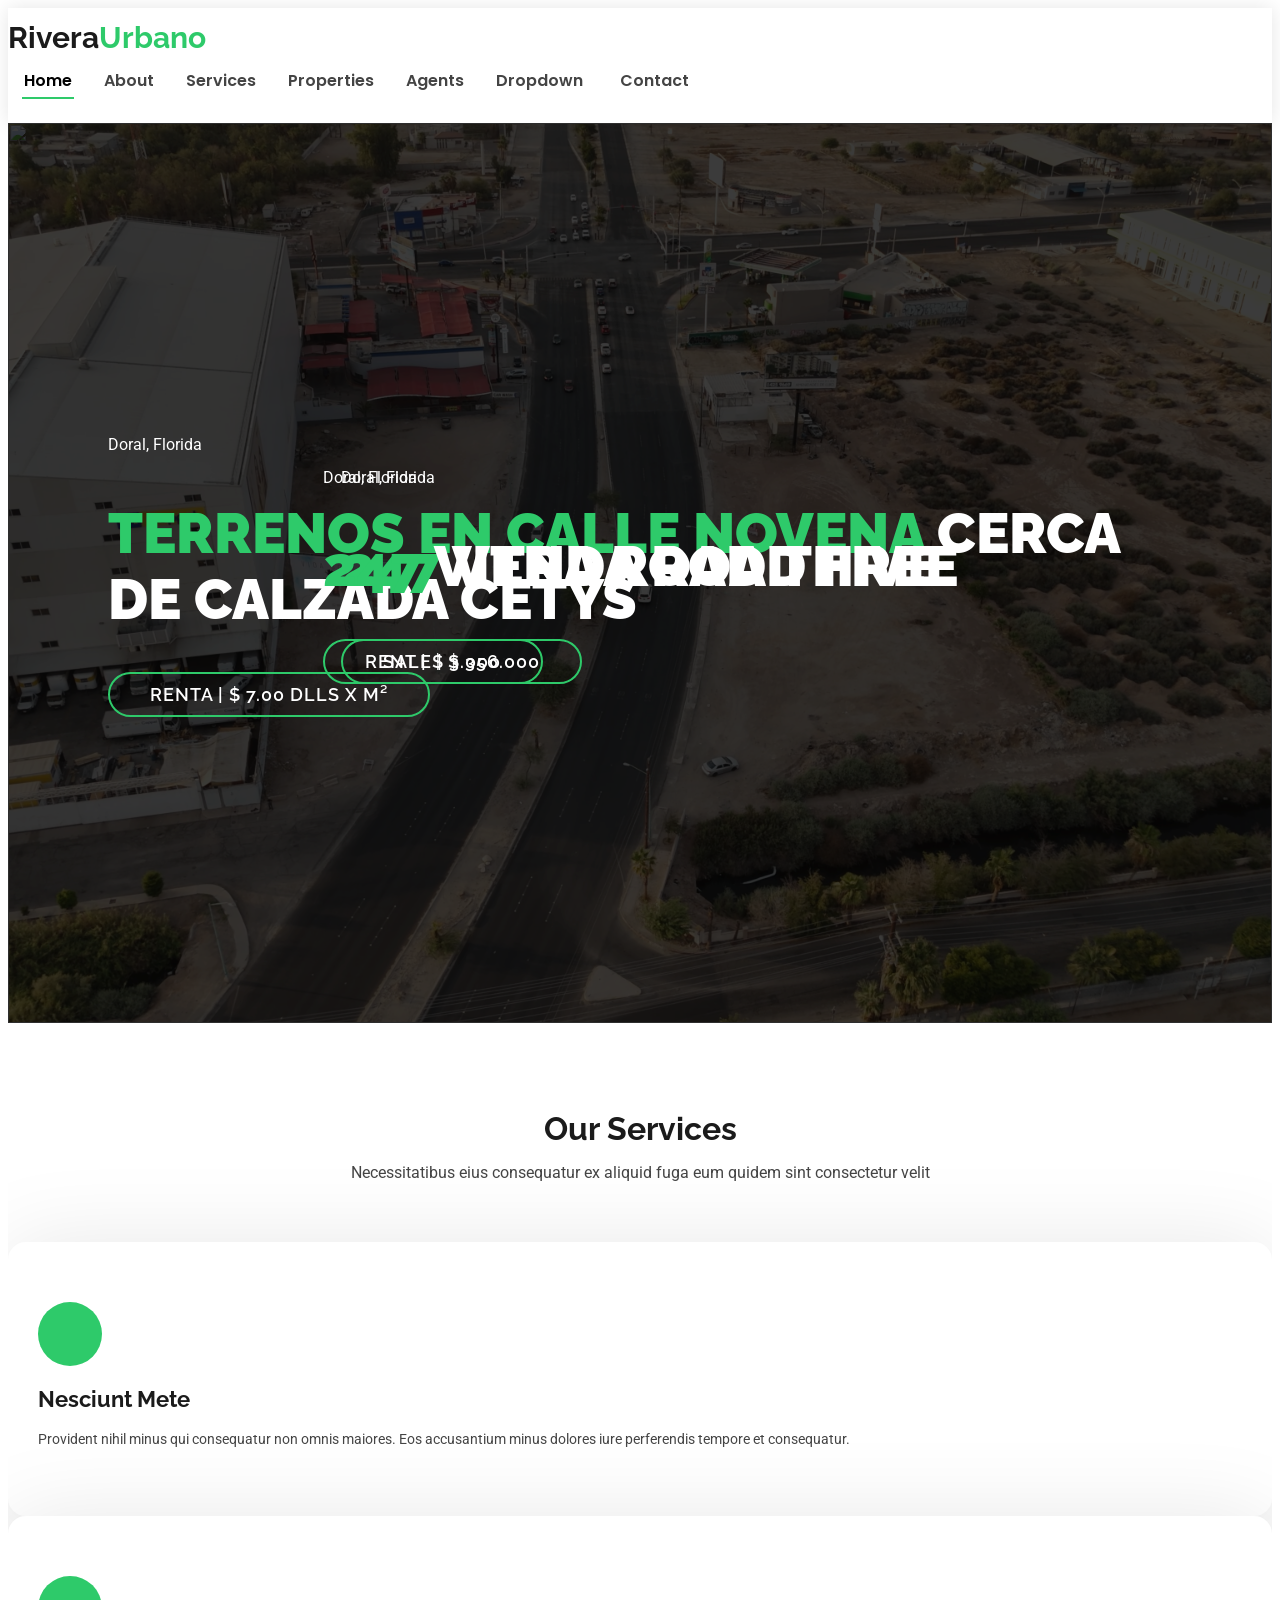
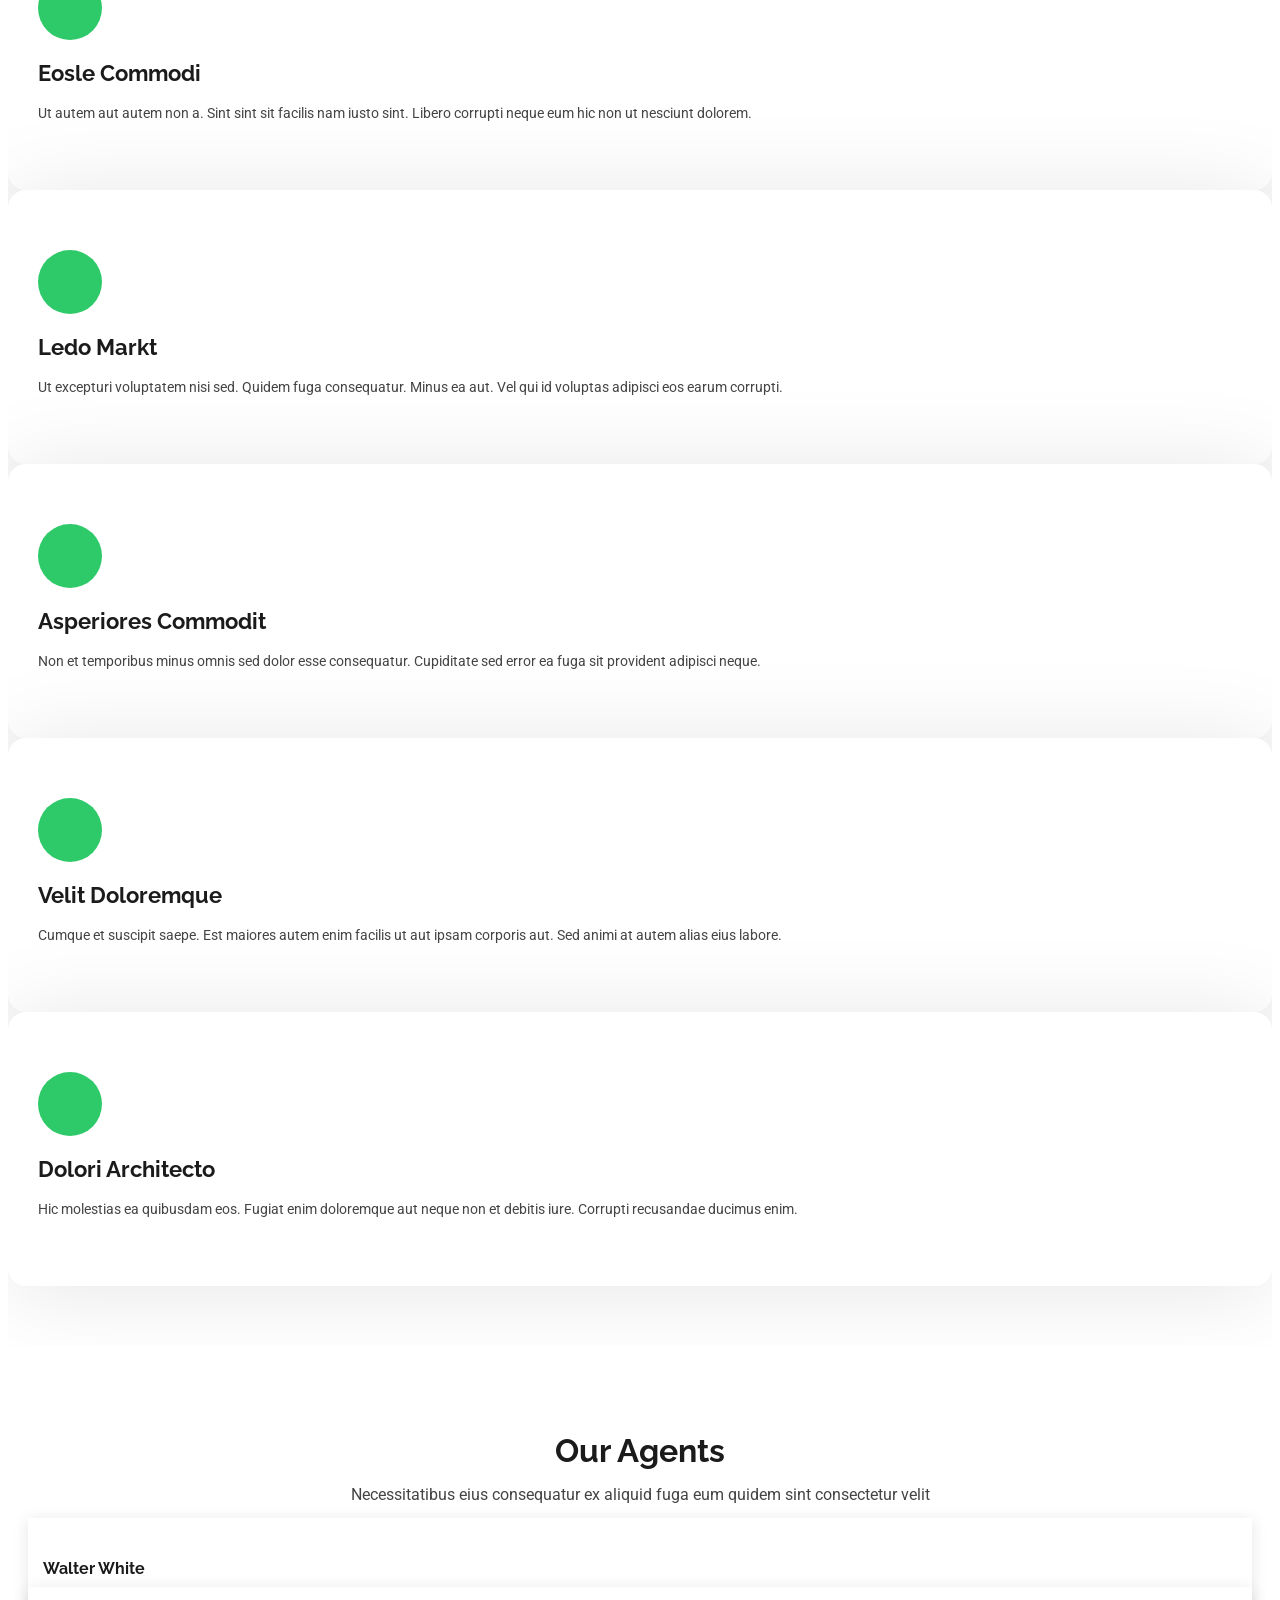
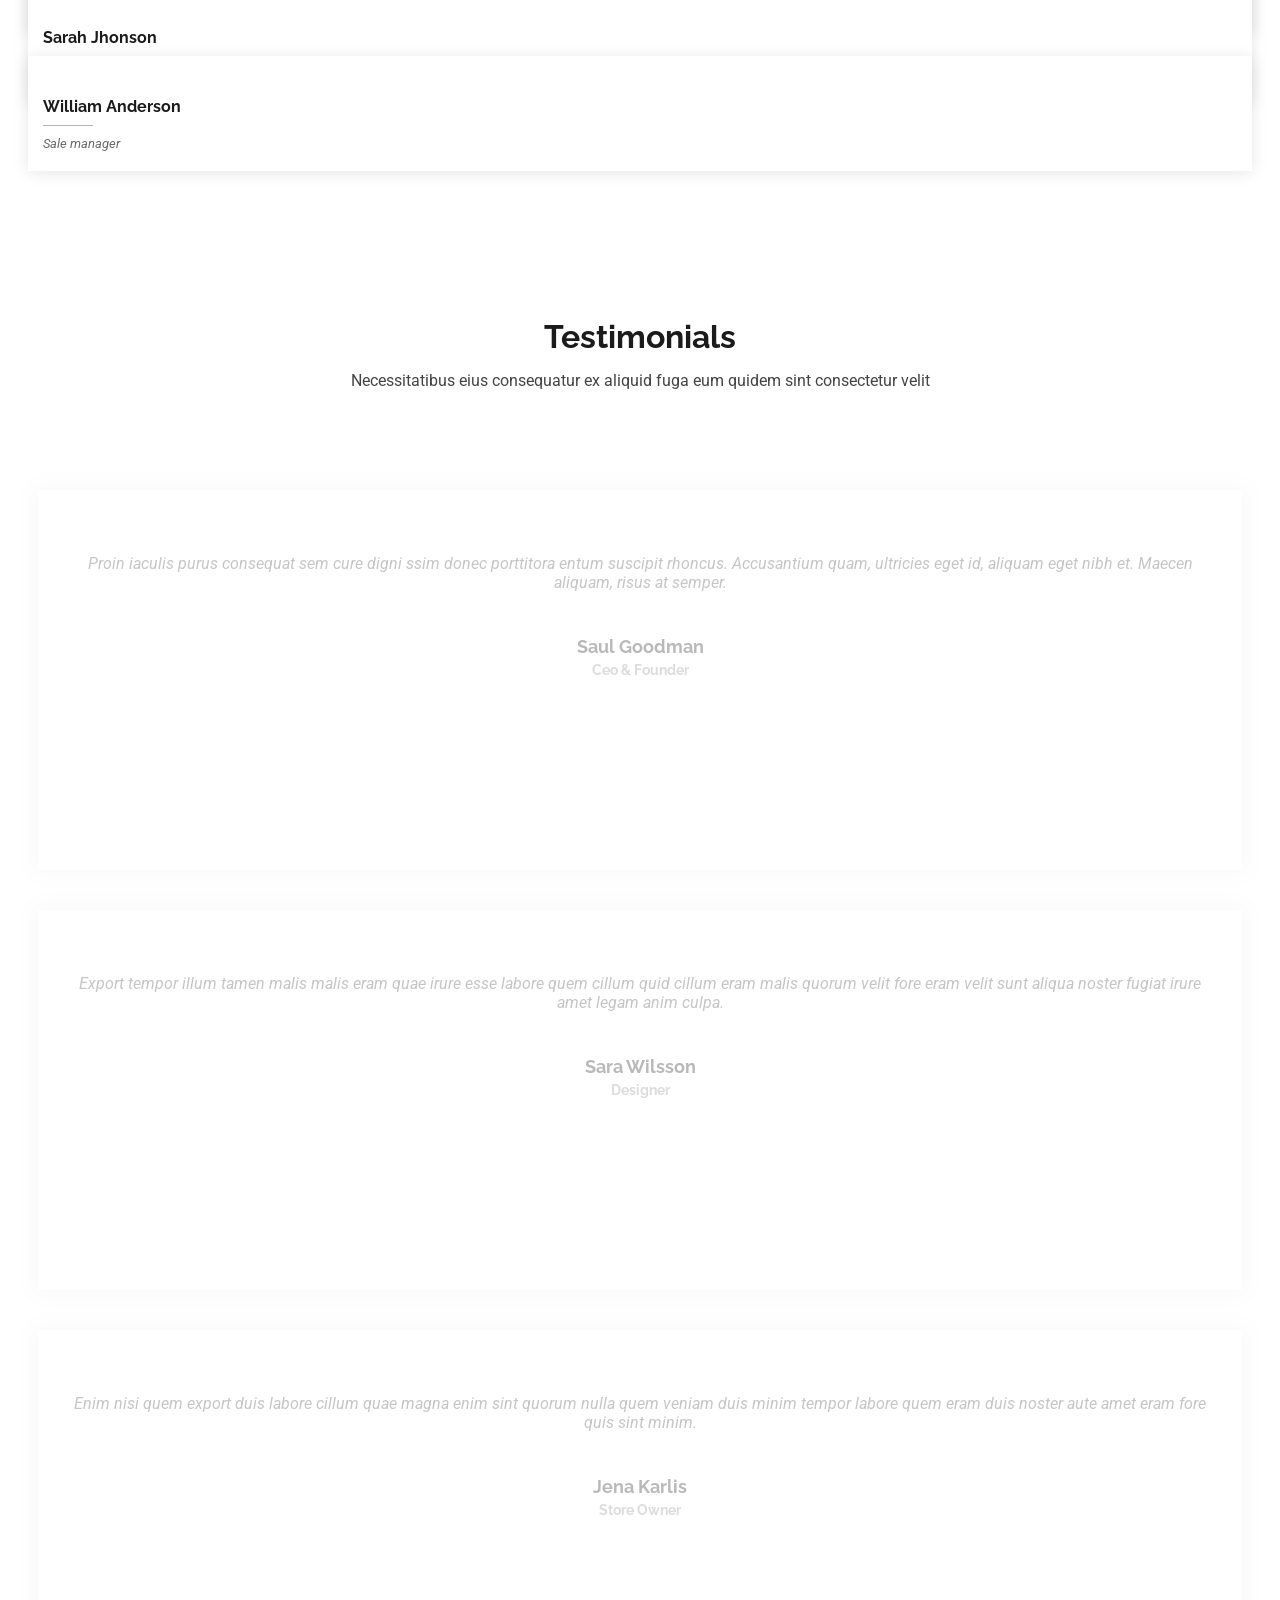
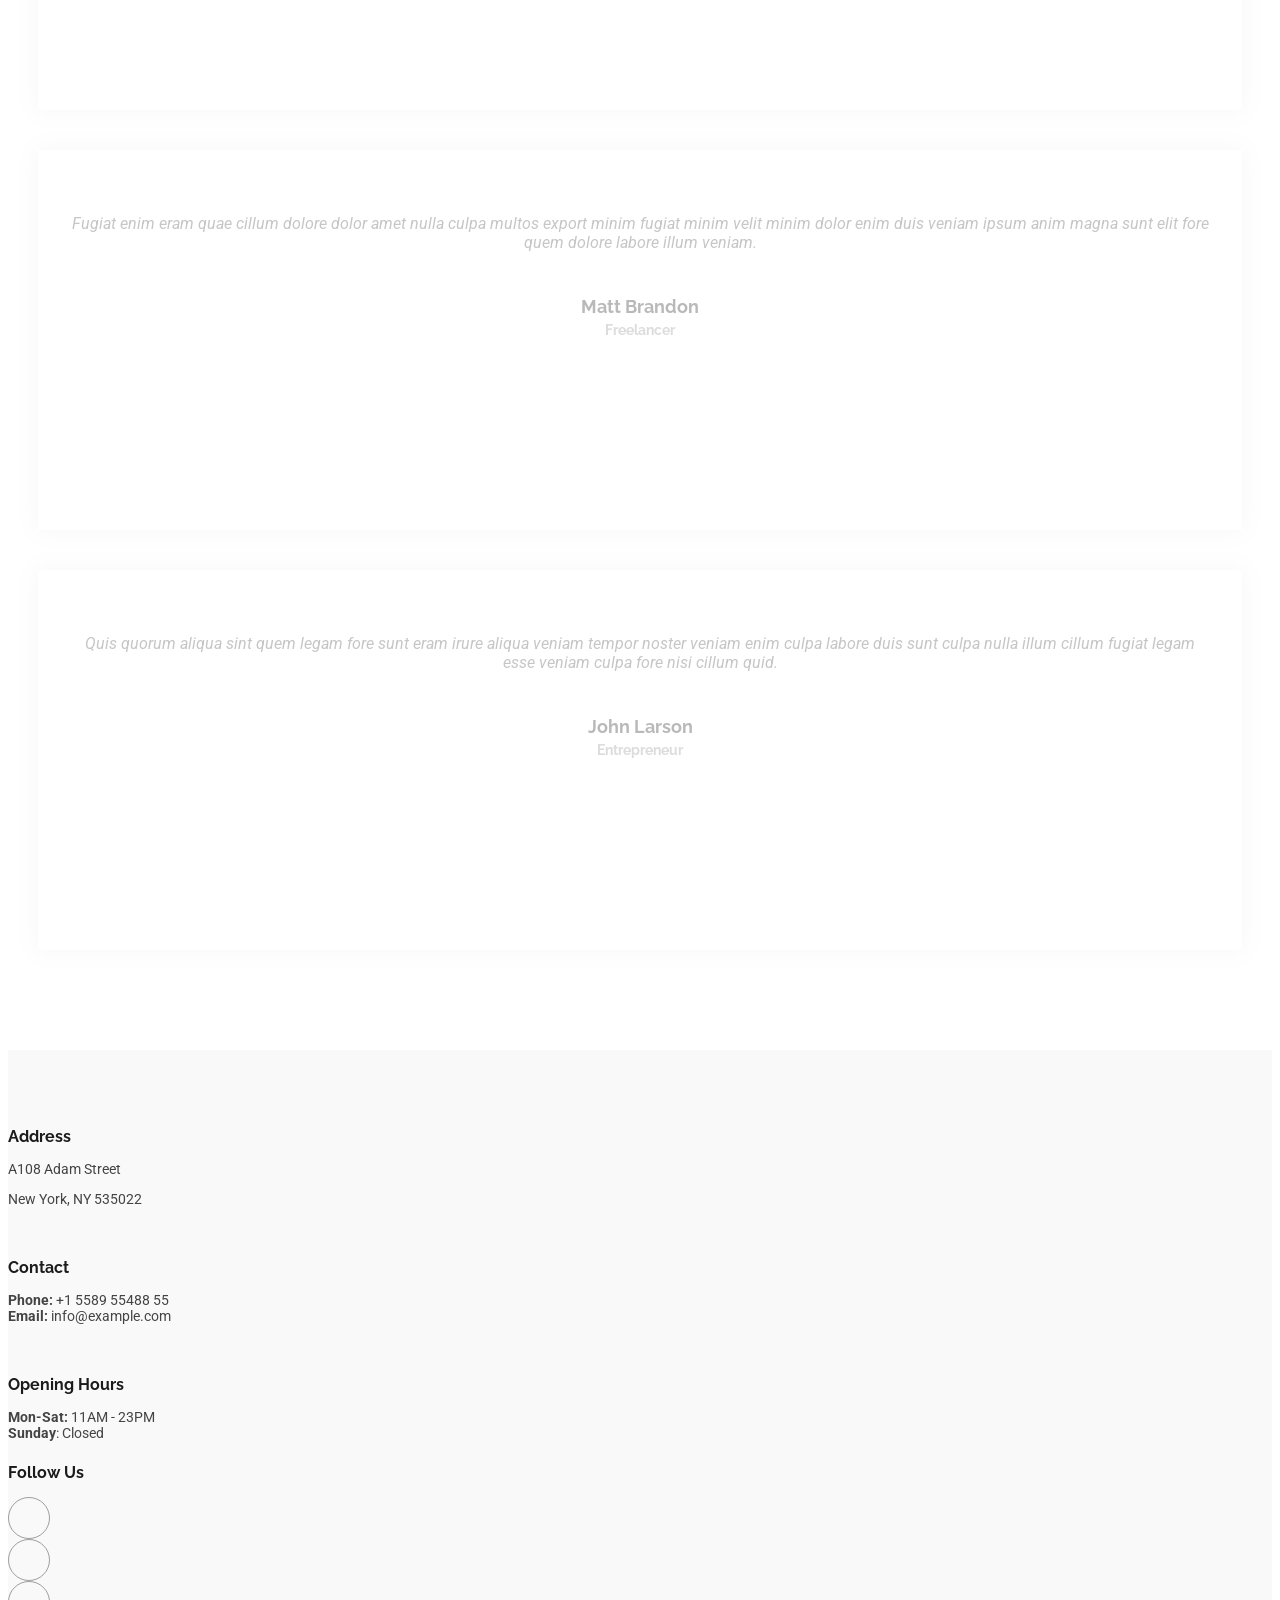
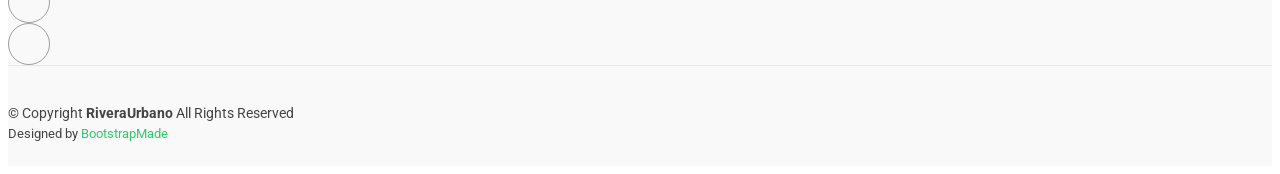
==== index.html @ 58e2834e "first page" ====
<!DOCTYPE html>
<html lang="en">

<head>
  <meta charset="utf-8">
  <meta content="width=device-width, initial-scale=1.0" name="viewport">
  <title>Index - RiveraUrbano Bootstrap Template</title>
  <meta name="description" content="">
  <meta name="keywords" content="">

  <!-- Favicons -->
  <link href="assets/img/favicon.png" rel="icon">
  <link href="assets/img/apple-touch-icon.png" rel="apple-touch-icon">

  <!-- Fonts -->
  <link href="https://fonts.googleapis.com" rel="preconnect">
  <link href="https://fonts.gstatic.com" rel="preconnect" crossorigin>
  <link href="https://fonts.googleapis.com/css2?family=Roboto:ital,wght@0,100;0,300;0,400;0,500;0,700;0,900;1,100;1,300;1,400;1,500;1,700;1,900&family=Poppins:ital,wght@0,100;0,200;0,300;0,400;0,500;0,600;0,700;0,800;0,900;1,100;1,200;1,300;1,400;1,500;1,600;1,700;1,800;1,900&family=Raleway:ital,wght@0,100;0,200;0,300;0,400;0,500;0,600;0,700;0,800;0,900;1,100;1,200;1,300;1,400;1,500;1,600;1,700;1,800;1,900&display=swap" rel="stylesheet">

  <!-- Vendor CSS Files -->
  <link href="assets/vendor/bootstrap/css/bootstrap.min.css" rel="stylesheet">
  <link href="assets/vendor/bootstrap-icons/bootstrap-icons.css" rel="stylesheet">
  <link href="assets/vendor/aos/aos.css" rel="stylesheet">
  <link href="assets/vendor/fontawesome-free/css/all.min.css" rel="stylesheet">
  <link href="assets/vendor/swiper/swiper-bundle.min.css" rel="stylesheet">

  <!-- Main CSS File -->
  <link href="assets/css/main.css" rel="stylesheet">

  <!-- =======================================================
  * Template Name: RiveraUrbano
  * Template URL: https://bootstrapmade.com/real-estate-agency-bootstrap-template/
  * Updated: Aug 09 2024 with Bootstrap v5.3.3
  * Author: BootstrapMade.com
  * License: https://bootstrapmade.com/license/
  ======================================================== -->
</head>

<body class="index-page">

  <header id="header" class="header d-flex align-items-center fixed-top">
    <div class="container-fluid container-xl position-relative d-flex align-items-center justify-content-between">

      <a href="index.html" class="logo d-flex align-items-center">
        <!-- Uncomment the line below if you also wish to use an image logo -->
        <!-- <img src="assets/img/logo.png" alt=""> -->
        <h1 class="sitename">Rivera<span>Urbano</span></h1>
      </a>

      <nav id="navmenu" class="navmenu">
        <ul>
          <li><a href="index.html" class="active">Home</a></li>
          <li><a href="about.html">About</a></li>
          <li><a href="services.html">Services</a></li>
          <li><a href="properties.html">Properties</a></li>
          <li><a href="agents.html">Agents</a></li>
          <li class="dropdown"><a href="#"><span>Dropdown</span> <i class="bi bi-chevron-down toggle-dropdown"></i></a>
            <ul>
              <li><a href="#">Dropdown 1</a></li>
              <li class="dropdown"><a href="#"><span>Deep Dropdown</span> <i class="bi bi-chevron-down toggle-dropdown"></i></a>
                <ul>
                  <li><a href="#">Deep Dropdown 1</a></li>
                  <li><a href="#">Deep Dropdown 2</a></li>
                  <li><a href="#">Deep Dropdown 3</a></li>
                  <li><a href="#">Deep Dropdown 4</a></li>
                  <li><a href="#">Deep Dropdown 5</a></li>
                </ul>
              </li>
              <li><a href="#">Dropdown 2</a></li>
              <li><a href="#">Dropdown 3</a></li>
              <li><a href="#">Dropdown 4</a></li>
            </ul>
          </li>
          <li><a href="contact.html">Contact</a></li>
        </ul>
        <i class="mobile-nav-toggle d-xl-none bi bi-list"></i>
      </nav>

    </div>
  </header>

  <main class="main">

    <!-- Hero Section -->
    <section id="hero" class="hero section dark-background">

      <div id="hero-carousel" class="carousel slide" data-bs-ride="carousel" data-bs-interval="5000">

        <div class="carousel-item active">
          <img src="assets/img/hero-carousel/hero-carousel-1.jpg" alt="">
          <div class="carousel-container">
            <div>
              <p>Doral, Florida</p>
              <h2><span> Terrenos en Calle Novena</span> cerca de Calzada Cetys </h2>
              <a href="property-single.html" class="btn-get-started">renta | $ 7.00 dlls x m²</a>
            </div>
          </div>
        </div><!-- End Carousel Item -->

        <div class="carousel-item">
          <img src="assets/img/hero-carousel/hero-carousel-2.jpg" alt="">
          <div class="carousel-container">
            <div>
              <p>Doral, Florida</p>
              <h2><span>247</span> Venda Road Five</h2>
              <a href="property-single.html" class="btn-get-started">sale | $ 356.000</a>
            </div>
          </div>
        </div><!-- End Carousel Item -->

        <div class="carousel-item">
          <img src="assets/img/hero-carousel/hero-carousel-3.jpg" alt="">
          <div class="carousel-container">
            <div>
              <p>Doral, Florida</p>
              <h2><span>247</span> Vitra Road three</h2>
              <a href="property-single.html" class="btn-get-started">rent | $ 3.000</a>
            </div>
          </div>
        </div><!-- End Carousel Item -->

        <a class="carousel-control-prev" href="#hero-carousel" role="button" data-bs-slide="prev">
          <span class="carousel-control-prev-icon bi bi-chevron-left" aria-hidden="true"></span>
        </a>

        <a class="carousel-control-next" href="#hero-carousel" role="button" data-bs-slide="next">
          <span class="carousel-control-next-icon bi bi-chevron-right" aria-hidden="true"></span>
        </a>

        <ol class="carousel-indicators"></ol>

      </div>

    </section><!-- /Hero Section -->

    <!-- Services Section -->
    <section id="services" class="services section">

      <!-- Section Title -->
      <div class="container section-title" data-aos="fade-up">
        <h2>Our Services</h2>
        <p>Necessitatibus eius consequatur ex aliquid fuga eum quidem sint consectetur velit</p>
      </div><!-- End Section Title -->

      <div class="container">

        <div class="row gy-4">

          <div class="col-lg-4 col-md-6" data-aos="fade-up" data-aos-delay="100">
            <div class="service-item  position-relative">
              <div class="icon">
                <i class="bi bi-activity"></i>
              </div>
              <a href="service-details.html" class="stretched-link">
                <h3>Nesciunt Mete</h3>
              </a>
              <p>Provident nihil minus qui consequatur non omnis maiores. Eos accusantium minus dolores iure perferendis tempore et consequatur.</p>
            </div>
          </div><!-- End Service Item -->

          <div class="col-lg-4 col-md-6" data-aos="fade-up" data-aos-delay="200">
            <div class="service-item position-relative">
              <div class="icon">
                <i class="bi bi-broadcast"></i>
              </div>
              <a href="service-details.html" class="stretched-link">
                <h3>Eosle Commodi</h3>
              </a>
              <p>Ut autem aut autem non a. Sint sint sit facilis nam iusto sint. Libero corrupti neque eum hic non ut nesciunt dolorem.</p>
            </div>
          </div><!-- End Service Item -->

          <div class="col-lg-4 col-md-6" data-aos="fade-up" data-aos-delay="300">
            <div class="service-item position-relative">
              <div class="icon">
                <i class="bi bi-easel"></i>
              </div>
              <a href="service-details.html" class="stretched-link">
                <h3>Ledo Markt</h3>
              </a>
              <p>Ut excepturi voluptatem nisi sed. Quidem fuga consequatur. Minus ea aut. Vel qui id voluptas adipisci eos earum corrupti.</p>
            </div>
          </div><!-- End Service Item -->

          <div class="col-lg-4 col-md-6" data-aos="fade-up" data-aos-delay="400">
            <div class="service-item position-relative">
              <div class="icon">
                <i class="bi bi-bounding-box-circles"></i>
              </div>
              <a href="service-details.html" class="stretched-link">
                <h3>Asperiores Commodit</h3>
              </a>
              <p>Non et temporibus minus omnis sed dolor esse consequatur. Cupiditate sed error ea fuga sit provident adipisci neque.</p>
              <a href="service-details.html" class="stretched-link"></a>
            </div>
          </div><!-- End Service Item -->

          <div class="col-lg-4 col-md-6" data-aos="fade-up" data-aos-delay="500">
            <div class="service-item position-relative">
              <div class="icon">
                <i class="bi bi-calendar4-week"></i>
              </div>
              <a href="service-details.html" class="stretched-link">
                <h3>Velit Doloremque</h3>
              </a>
              <p>Cumque et suscipit saepe. Est maiores autem enim facilis ut aut ipsam corporis aut. Sed animi at autem alias eius labore.</p>
              <a href="service-details.html" class="stretched-link"></a>
            </div>
          </div><!-- End Service Item -->

          <div class="col-lg-4 col-md-6" data-aos="fade-up" data-aos-delay="600">
            <div class="service-item position-relative">
              <div class="icon">
                <i class="bi bi-chat-square-text"></i>
              </div>
              <a href="service-details.html" class="stretched-link">
                <h3>Dolori Architecto</h3>
              </a>
              <p>Hic molestias ea quibusdam eos. Fugiat enim doloremque aut neque non et debitis iure. Corrupti recusandae ducimus enim.</p>
              <a href="service-details.html" class="stretched-link"></a>
            </div>
          </div><!-- End Service Item -->

        </div>

      </div>

    </section><!-- /Services Section -->

    <!-- Agents Section -->
    <section id="agents" class="agents section">

      <!-- Section Title -->
      <div class="container section-title" data-aos="fade-up">
        <h2>Our Agents</h2>
        <p>Necessitatibus eius consequatur ex aliquid fuga eum quidem sint consectetur velit</p>
      </div><!-- End Section Title -->

      <div class="container">

        <div class="row gy-5">

          <div class="col-lg-4 col-md-6" data-aos="fade-up" data-aos-delay="100">
            <div class="member">
              <div class="pic"><img src="assets/img/team/team-1.jpg" class="img-fluid" alt=""></div>
              <div class="member-info">
                <h4>Walter White</h4>
                <span>Chief Executive Officer</span>
                <div class="social">
                  <a href=""><i class="bi bi-twitter-x"></i></a>
                  <a href=""><i class="bi bi-facebook"></i></a>
                  <a href=""><i class="bi bi-instagram"></i></a>
                  <a href=""><i class="bi bi-linkedin"></i></a>
                </div>
              </div>
            </div>
          </div><!-- End Team Member -->

          <div class="col-lg-4 col-md-6" data-aos="fade-up" data-aos-delay="200">
            <div class="member">
              <div class="pic"><img src="assets/img/team/team-2.jpg" class="img-fluid" alt=""></div>
              <div class="member-info">
                <h4>Sarah Jhonson</h4>
                <span>Rent Manager</span>
                <div class="social">
                  <a href=""><i class="bi bi-twitter-x"></i></a>
                  <a href=""><i class="bi bi-facebook"></i></a>
                  <a href=""><i class="bi bi-instagram"></i></a>
                  <a href=""><i class="bi bi-linkedin"></i></a>
                </div>
              </div>
            </div>
          </div><!-- End Team Member -->

          <div class="col-lg-4 col-md-6" data-aos="fade-up" data-aos-delay="300">
            <div class="member">
              <div class="pic"><img src="assets/img/team/team-3.jpg" class="img-fluid" alt=""></div>
              <div class="member-info">
                <h4>William Anderson</h4>
                <span>Sale manager<br></span>
                <div class="social">
                  <a href=""><i class="bi bi-twitter-x"></i></a>
                  <a href=""><i class="bi bi-facebook"></i></a>
                  <a href=""><i class="bi bi-instagram"></i></a>
                  <a href=""><i class="bi bi-linkedin"></i></a>
                </div>
              </div>
            </div>
          </div><!-- End Team Member -->

        </div>

      </div>

    </section><!-- /Agents Section -->

    <!-- Testimonials Section -->
    <section id="testimonials" class="testimonials section">

      <!-- Section Title -->
      <div class="container section-title" data-aos="fade-up">
        <h2>Testimonials</h2>
        <p>Necessitatibus eius consequatur ex aliquid fuga eum quidem sint consectetur velit</p>
      </div><!-- End Section Title -->

      <div class="container" data-aos="fade-up" data-aos-delay="100">

        <div class="swiper init-swiper">
          <script type="application/json" class="swiper-config">
            {
              "loop": true,
              "speed": 600,
              "autoplay": {
                "delay": 5000
              },
              "slidesPerView": "auto",
              "pagination": {
                "el": ".swiper-pagination",
                "type": "bullets",
                "clickable": true
              },
              "breakpoints": {
                "320": {
                  "slidesPerView": 1,
                  "spaceBetween": 40
                },
                "1200": {
                  "slidesPerView": 3,
                  "spaceBetween": 1
                }
              }
            }
          </script>
          <div class="swiper-wrapper">

            <div class="swiper-slide">
              <div class="testimonial-item">
                <div class="stars">
                  <i class="bi bi-star-fill"></i><i class="bi bi-star-fill"></i><i class="bi bi-star-fill"></i><i class="bi bi-star-fill"></i><i class="bi bi-star-fill"></i>
                </div>
                <p>
                  Proin iaculis purus consequat sem cure digni ssim donec porttitora entum suscipit rhoncus. Accusantium quam, ultricies eget id, aliquam eget nibh et. Maecen aliquam, risus at semper.
                </p>
                <div class="profile mt-auto">
                  <img src="assets/img/testimonials/testimonials-1.jpg" class="testimonial-img" alt="">
                  <h3>Saul Goodman</h3>
                  <h4>Ceo &amp; Founder</h4>
                </div>
              </div>
            </div><!-- End testimonial item -->

            <div class="swiper-slide">
              <div class="testimonial-item">
                <div class="stars">
                  <i class="bi bi-star-fill"></i><i class="bi bi-star-fill"></i><i class="bi bi-star-fill"></i><i class="bi bi-star-fill"></i><i class="bi bi-star-fill"></i>
                </div>
                <p>
                  Export tempor illum tamen malis malis eram quae irure esse labore quem cillum quid cillum eram malis quorum velit fore eram velit sunt aliqua noster fugiat irure amet legam anim culpa.
                </p>
                <div class="profile mt-auto">
                  <img src="assets/img/testimonials/testimonials-2.jpg" class="testimonial-img" alt="">
                  <h3>Sara Wilsson</h3>
                  <h4>Designer</h4>
                </div>
              </div>
            </div><!-- End testimonial item -->

            <div class="swiper-slide">
              <div class="testimonial-item">
                <div class="stars">
                  <i class="bi bi-star-fill"></i><i class="bi bi-star-fill"></i><i class="bi bi-star-fill"></i><i class="bi bi-star-fill"></i><i class="bi bi-star-fill"></i>
                </div>
                <p>
                  Enim nisi quem export duis labore cillum quae magna enim sint quorum nulla quem veniam duis minim tempor labore quem eram duis noster aute amet eram fore quis sint minim.
                </p>
                <div class="profile mt-auto">
                  <img src="assets/img/testimonials/testimonials-3.jpg" class="testimonial-img" alt="">
                  <h3>Jena Karlis</h3>
                  <h4>Store Owner</h4>
                </div>
              </div>
            </div><!-- End testimonial item -->

            <div class="swiper-slide">
              <div class="testimonial-item">
                <div class="stars">
                  <i class="bi bi-star-fill"></i><i class="bi bi-star-fill"></i><i class="bi bi-star-fill"></i><i class="bi bi-star-fill"></i><i class="bi bi-star-fill"></i>
                </div>
                <p>
                  Fugiat enim eram quae cillum dolore dolor amet nulla culpa multos export minim fugiat minim velit minim dolor enim duis veniam ipsum anim magna sunt elit fore quem dolore labore illum veniam.
                </p>
                <div class="profile mt-auto">
                  <img src="assets/img/testimonials/testimonials-4.jpg" class="testimonial-img" alt="">
                  <h3>Matt Brandon</h3>
                  <h4>Freelancer</h4>
                </div>
              </div>
            </div><!-- End testimonial item -->

            <div class="swiper-slide">
              <div class="testimonial-item">
                <div class="stars">
                  <i class="bi bi-star-fill"></i><i class="bi bi-star-fill"></i><i class="bi bi-star-fill"></i><i class="bi bi-star-fill"></i><i class="bi bi-star-fill"></i>
                </div>
                <p>
                  Quis quorum aliqua sint quem legam fore sunt eram irure aliqua veniam tempor noster veniam enim culpa labore duis sunt culpa nulla illum cillum fugiat legam esse veniam culpa fore nisi cillum quid.
                </p>
                <div class="profile mt-auto">
                  <img src="assets/img/testimonials/testimonials-5.jpg" class="testimonial-img" alt="">
                  <h3>John Larson</h3>
                  <h4>Entrepreneur</h4>
                </div>
              </div>
            </div><!-- End testimonial item -->

          </div>
          <div class="swiper-pagination"></div>
        </div>

      </div>

    </section><!-- /Testimonials Section -->

  </main>

  <footer id="footer" class="footer light-background">

    <div class="container">
      <div class="row gy-3">
        <div class="col-lg-3 col-md-6 d-flex">
          <i class="bi bi-geo-alt icon"></i>
          <div class="address">
            <h4>Address</h4>
            <p>A108 Adam Street</p>
            <p>New York, NY 535022</p>
            <p></p>
          </div>

        </div>

        <div class="col-lg-3 col-md-6 d-flex">
          <i class="bi bi-telephone icon"></i>
          <div>
            <h4>Contact</h4>
            <p>
              <strong>Phone:</strong> <span>+1 5589 55488 55</span><br>
              <strong>Email:</strong> <span>info@example.com</span><br>
            </p>
          </div>
        </div>

        <div class="col-lg-3 col-md-6 d-flex">
          <i class="bi bi-clock icon"></i>
          <div>
            <h4>Opening Hours</h4>
            <p>
              <strong>Mon-Sat:</strong> <span>11AM - 23PM</span><br>
              <strong>Sunday</strong>: <span>Closed</span>
            </p>
          </div>
        </div>

        <div class="col-lg-3 col-md-6">
          <h4>Follow Us</h4>
          <div class="social-links d-flex">
            <a href="#" class="twitter"><i class="bi bi-twitter-x"></i></a>
            <a href="#" class="facebook"><i class="bi bi-facebook"></i></a>
            <a href="#" class="instagram"><i class="bi bi-instagram"></i></a>
            <a href="#" class="linkedin"><i class="bi bi-linkedin"></i></a>
          </div>
        </div>

      </div>
    </div>

    <div class="container copyright text-center mt-4">
      <p>© <span>Copyright</span> <strong class="px-1 sitename">RiveraUrbano</strong> <span>All Rights Reserved</span></p>
      <div class="credits">
        <!-- All the links in the footer should remain intact. -->
        <!-- You can delete the links only if you've purchased the pro version. -->
        <!-- Licensing information: https://bootstrapmade.com/license/ -->
        <!-- Purchase the pro version with working PHP/AJAX contact form: [buy-url] -->
        Designed by <a href="https://bootstrapmade.com/">BootstrapMade</a>
      </div>
    </div>

  </footer>

  <!-- Scroll Top -->
  <a href="#" id="scroll-top" class="scroll-top d-flex align-items-center justify-content-center"><i class="bi bi-arrow-up-short"></i></a>

  <!-- Preloader -->
  <div id="preloader"></div>

  <!-- Vendor JS Files -->
  <script src="assets/vendor/bootstrap/js/bootstrap.bundle.min.js"></script>
  <script src="assets/vendor/php-email-form/validate.js"></script>
  <script src="assets/vendor/aos/aos.js"></script>
  <script src="assets/vendor/swiper/swiper-bundle.min.js"></script>
  <script src="assets/vendor/purecounter/purecounter_vanilla.js"></script>

  <!-- Main JS File -->
  <script src="assets/js/main.js"></script>

</body>

</html>
---- assets/css/main.css ----
/**
* Template Name: RiveraUrbano
* Template URL: https://bootstrapmade.com/real-estate-agency-bootstrap-template/
* Updated: Aug 09 2024 with Bootstrap v5.3.3
* Author: BootstrapMade.com
* License: https://bootstrapmade.com/license/
*/

/*--------------------------------------------------------------
# Font & Color Variables
# Help: https://bootstrapmade.com/color-system/
--------------------------------------------------------------*/
/* Fonts */
:root {
  --default-font: "Roboto",  system-ui, -apple-system, "Segoe UI", Roboto, "Helvetica Neue", Arial, "Noto Sans", "Liberation Sans", sans-serif, "Apple Color Emoji", "Segoe UI Emoji", "Segoe UI Symbol", "Noto Color Emoji";
  --heading-font: "Raleway",  sans-serif;
  --nav-font: "Poppins",  sans-serif;
}

/* Global Colors - The following color variables are used throughout the website. Updating them here will change the color scheme of the entire website */
:root { 
  --background-color: #ffffff; /* Background color for the entire website, including individual sections */
  --default-color: #444444; /* Default color used for the majority of the text content across the entire website */
  --heading-color: #1b1b1b; /* Color for headings, subheadings and title throughout the website */
  --accent-color: #2eca6a; /* Accent color that represents your brand on the website. It's used for buttons, links, and other elements that need to stand out */
  --surface-color: #ffffff; /* The surface color is used as a background of boxed elements within sections, such as cards, icon boxes, or other elements that require a visual separation from the global background. */
  --contrast-color: #ffffff; /* Contrast color for text, ensuring readability against backgrounds of accent, heading, or default colors. */
}

/* Nav Menu Colors - The following color variables are used specifically for the navigation menu. They are separate from the global colors to allow for more customization options */
:root {
  --nav-color: #444444;  /* The default color of the main navmenu links */
  --nav-hover-color: #000000; /* Applied to main navmenu links when they are hovered over or active */
  --nav-mobile-background-color: #ffffff; /* Used as the background color for mobile navigation menu */
  --nav-dropdown-background-color: #ffffff; /* Used as the background color for dropdown items that appear when hovering over primary navigation items */
  --nav-dropdown-color: #444444; /* Used for navigation links of the dropdown items in the navigation menu. */
  --nav-dropdown-hover-color: #2eca6a; /* Similar to --nav-hover-color, this color is applied to dropdown navigation links when they are hovered over. */
}

/* Color Presets - These classes override global colors when applied to any section or element, providing reuse of the sam color scheme. */

.light-background {
  --background-color: #f9f9f9;
  --surface-color: #ffffff;
}

.dark-background {
  --background-color: #060606;
  --default-color: #ffffff;
  --heading-color: #ffffff;
  --surface-color: #252525;
  --contrast-color: #ffffff;
}

/* Smooth scroll */
:root {
  scroll-behavior: smooth;
}

/*--------------------------------------------------------------
# General Styling & Shared Classes
--------------------------------------------------------------*/
body {
  color: var(--default-color);
  background-color: var(--background-color);
  font-family: var(--default-font);
}

a {
  color: var(--accent-color);
  text-decoration: none;
  transition: 0.3s;
}

a:hover {
  color: color-mix(in srgb, var(--accent-color), transparent 25%);
  text-decoration: none;
}

h1,
h2,
h3,
h4,
h5,
h6 {
  color: var(--heading-color);
  font-family: var(--heading-font);
}

/* PHP Email Form Messages
------------------------------*/
.php-email-form .error-message {
  display: none;
  background: #df1529;
  color: #ffffff;
  text-align: left;
  padding: 15px;
  margin-bottom: 24px;
  font-weight: 600;
}

.php-email-form .sent-message {
  display: none;
  color: #ffffff;
  background: #059652;
  text-align: center;
  padding: 15px;
  margin-bottom: 24px;
  font-weight: 600;
}

.php-email-form .loading {
  display: none;
  background: var(--surface-color);
  text-align: center;
  padding: 15px;
  margin-bottom: 24px;
}

.php-email-form .loading:before {
  content: "";
  display: inline-block;
  border-radius: 50%;
  width: 24px;
  height: 24px;
  margin: 0 10px -6px 0;
  border: 3px solid var(--accent-color);
  border-top-color: var(--surface-color);
  animation: php-email-form-loading 1s linear infinite;
}

@keyframes php-email-form-loading {
  0% {
    transform: rotate(0deg);
  }

  100% {
    transform: rotate(360deg);
  }
}

/*--------------------------------------------------------------
# Global Header
--------------------------------------------------------------*/
.header {
  color: var(--default-color);
  background-color: var(--background-color);
  padding: 15px 0;
  transition: all 0.5s;
  z-index: 997;
  box-shadow: 0px 0 18px rgba(0, 0, 0, 0.1);
}

.header .logo {
  line-height: 1;
}

.header .logo img {
  max-height: 32px;
  margin-right: 8px;
}

.header .logo h1 {
  font-size: 30px;
  margin: 0;
  font-weight: 700;
  color: var(--heading-color);
}

.header .logo h1 span {
  color: var(--accent-color);
}

/*--------------------------------------------------------------
# Navigation Menu
--------------------------------------------------------------*/
/* Desktop Navigation */
@media (min-width: 1200px) {
  .navmenu {
    padding: 0;
  }

  .navmenu ul {
    margin: 0;
    padding: 0;
    display: flex;
    list-style: none;
    align-items: center;
  }

  .navmenu li {
    position: relative;
  }

  .navmenu>ul>li {
    white-space: nowrap;
    padding: 15px 14px;
  }

  .navmenu>ul>li:last-child {
    padding-right: 0;
  }

  .navmenu a,
  .navmenu a:focus {
    color: var(--nav-color);
    font-size: 16px;
    padding: 0 2px;
    font-family: var(--nav-font);
    font-weight: 600;
    display: flex;
    align-items: center;
    justify-content: space-between;
    white-space: nowrap;
    transition: 0.3s;
    position: relative;
  }

  .navmenu a i,
  .navmenu a:focus i {
    font-size: 12px;
    line-height: 0;
    margin-left: 5px;
    transition: 0.3s;
  }

  .navmenu>ul>li>a:before {
    content: "";
    position: absolute;
    width: 100%;
    height: 2px;
    bottom: -6px;
    left: 0;
    background-color: var(--accent-color);
    visibility: hidden;
    width: 0px;
    transition: all 0.3s ease-in-out 0s;
  }

  .navmenu a:hover:before,
  .navmenu li:hover>a:before,
  .navmenu .active:before {
    visibility: visible;
    width: 100%;
  }

  .navmenu li:hover>a,
  .navmenu .active,
  .navmenu .active:focus {
    color: var(--nav-hover-color);
  }

  .navmenu .dropdown ul {
    margin: 0;
    padding: 10px 0;
    background: var(--nav-dropdown-background-color);
    display: block;
    position: absolute;
    visibility: hidden;
    left: 14px;
    top: 130%;
    opacity: 0;
    transition: 0.3s;
    border-radius: 4px;
    z-index: 99;
    box-shadow: 0px 0px 30px rgba(0, 0, 0, 0.1);
  }

  .navmenu .dropdown ul li {
    min-width: 200px;
  }

  .navmenu .dropdown ul a {
    padding: 10px 20px;
    font-size: 15px;
    text-transform: none;
    color: var(--nav-dropdown-color);
  }

  .navmenu .dropdown ul a i {
    font-size: 12px;
  }

  .navmenu .dropdown ul a:hover,
  .navmenu .dropdown ul .active:hover,
  .navmenu .dropdown ul li:hover>a {
    color: var(--nav-dropdown-hover-color);
  }

  .navmenu .dropdown:hover>ul {
    opacity: 1;
    top: 100%;
    visibility: visible;
  }

  .navmenu .dropdown .dropdown ul {
    top: 0;
    left: -90%;
    visibility: hidden;
  }

  .navmenu .dropdown .dropdown:hover>ul {
    opacity: 1;
    top: 0;
    left: -100%;
    visibility: visible;
  }
}

/* Mobile Navigation */
@media (max-width: 1199px) {
  .mobile-nav-toggle {
    color: var(--nav-color);
    font-size: 28px;
    line-height: 0;
    margin-right: 10px;
    cursor: pointer;
    transition: color 0.3s;
  }

  .navmenu {
    padding: 0;
    z-index: 9997;
  }

  .navmenu ul {
    display: none;
    list-style: none;
    position: absolute;
    inset: 60px 20px 20px 20px;
    padding: 10px 0;
    margin: 0;
    border-radius: 6px;
    background-color: var(--nav-mobile-background-color);
    border: 1px solid color-mix(in srgb, var(--default-color), transparent 90%);
    box-shadow: none;
    overflow-y: auto;
    transition: 0.3s;
    z-index: 9998;
  }

  .navmenu a,
  .navmenu a:focus {
    color: var(--nav-dropdown-color);
    padding: 10px 20px;
    font-family: var(--nav-font);
    font-size: 17px;
    font-weight: 500;
    display: flex;
    align-items: center;
    justify-content: space-between;
    white-space: nowrap;
    transition: 0.3s;
  }

  .navmenu a i,
  .navmenu a:focus i {
    font-size: 12px;
    line-height: 0;
    margin-left: 5px;
    width: 30px;
    height: 30px;
    display: flex;
    align-items: center;
    justify-content: center;
    border-radius: 50%;
    transition: 0.3s;
    background-color: color-mix(in srgb, var(--accent-color), transparent 90%);
  }

  .navmenu a i:hover,
  .navmenu a:focus i:hover {
    background-color: var(--accent-color);
    color: var(--contrast-color);
  }

  .navmenu a:hover,
  .navmenu .active,
  .navmenu .active:focus {
    color: var(--nav-dropdown-hover-color);
  }

  .navmenu .active i,
  .navmenu .active:focus i {
    background-color: var(--accent-color);
    color: var(--contrast-color);
    transform: rotate(180deg);
  }

  .navmenu .dropdown ul {
    position: static;
    display: none;
    z-index: 99;
    padding: 10px 0;
    margin: 10px 20px;
    background-color: var(--nav-dropdown-background-color);
    transition: all 0.5s ease-in-out;
  }

  .navmenu .dropdown ul ul {
    background-color: rgba(33, 37, 41, 0.1);
  }

  .navmenu .dropdown>.dropdown-active {
    display: block;
    background-color: rgba(33, 37, 41, 0.03);
  }

  .mobile-nav-active {
    overflow: hidden;
  }

  .mobile-nav-active .mobile-nav-toggle {
    color: #fff;
    position: absolute;
    font-size: 32px;
    top: 15px;
    right: 15px;
    margin-right: 0;
    z-index: 9999;
  }

  .mobile-nav-active .navmenu {
    position: fixed;
    overflow: hidden;
    inset: 0;
    background: rgba(33, 37, 41, 0.8);
    transition: 0.3s;
  }

  .mobile-nav-active .navmenu>ul {
    display: block;
  }
}

/*--------------------------------------------------------------
# Global Footer
--------------------------------------------------------------*/
.footer {
  color: var(--default-color);
  background-color: var(--background-color);
  font-size: 14px;
  padding: 40px 0 0 0;
  position: relative;
}

.footer .icon {
  color: var(--accent-color);
  margin-right: 15px;
  font-size: 24px;
  line-height: 0;
}

.footer h4 {
  font-size: 16px;
  font-weight: 700;
  margin-bottom: 15px;
}

.footer .address p {
  margin-bottom: 0px;
}

.footer .social-links a {
  display: flex;
  align-items: center;
  justify-content: center;
  width: 40px;
  height: 40px;
  border-radius: 50%;
  border: 1px solid color-mix(in srgb, var(--default-color), transparent 50%);
  font-size: 16px;
  color: color-mix(in srgb, var(--default-color), transparent 50%);
  margin-right: 10px;
  transition: 0.3s;
}

.footer .social-links a:hover {
  color: var(--accent-color);
  border-color: var(--accent-color);
}

.footer .copyright {
  padding: 25px 0;
  border-top: 1px solid color-mix(in srgb, var(--default-color), transparent 90%);
}

.footer .copyright p {
  margin-bottom: 0;
}

.footer .credits {
  margin-top: 5px;
  font-size: 13px;
}

/*--------------------------------------------------------------
# Preloader
--------------------------------------------------------------*/
#preloader {
  position: fixed;
  inset: 0;
  z-index: 999999;
  overflow: hidden;
  background: var(--background-color);
  transition: all 0.6s ease-out;
}

#preloader:before {
  content: "";
  position: fixed;
  top: calc(50% - 30px);
  left: calc(50% - 30px);
  border: 6px solid #ffffff;
  border-color: var(--accent-color) transparent var(--accent-color) transparent;
  border-radius: 50%;
  width: 60px;
  height: 60px;
  animation: animate-preloader 1.5s linear infinite;
}

@keyframes animate-preloader {
  0% {
    transform: rotate(0deg);
  }

  100% {
    transform: rotate(360deg);
  }
}

/*--------------------------------------------------------------
# Scroll Top Button
--------------------------------------------------------------*/
.scroll-top {
  position: fixed;
  visibility: hidden;
  opacity: 0;
  right: 15px;
  bottom: 15px;
  z-index: 99999;
  background-color: var(--accent-color);
  width: 40px;
  height: 40px;
  border-radius: 4px;
  transition: all 0.4s;
}

.scroll-top i {
  font-size: 24px;
  color: var(--contrast-color);
  line-height: 0;
}

.scroll-top:hover {
  background-color: color-mix(in srgb, var(--accent-color), transparent 20%);
  color: var(--contrast-color);
}

.scroll-top.active {
  visibility: visible;
  opacity: 1;
}

/*--------------------------------------------------------------
# Disable aos animation delay on mobile devices
--------------------------------------------------------------*/
@media screen and (max-width: 768px) {
  [data-aos-delay] {
    transition-delay: 0 !important;
  }
}

/*--------------------------------------------------------------
# Global Page Titles & Breadcrumbs
--------------------------------------------------------------*/
.page-title {
  color: var(--default-color);
  background-color: var(--background-color);
  position: relative;
}

.page-title .heading {
  padding: 160px 0 80px 0;
  border-top: 1px solid color-mix(in srgb, var(--default-color), transparent 90%);
}

.page-title .heading h1 {
  font-size: 38px;
  font-weight: 700;
}

.page-title nav {
  background-color: color-mix(in srgb, var(--default-color), transparent 95%);
  padding: 20px 0;
}

.page-title nav ol {
  display: flex;
  flex-wrap: wrap;
  list-style: none;
  margin: 0;
  font-size: 16px;
  font-weight: 600;
}

.page-title nav ol li+li {
  padding-left: 10px;
}

.page-title nav ol li+li::before {
  content: "/";
  display: inline-block;
  padding-right: 10px;
  color: color-mix(in srgb, var(--default-color), transparent 70%);
}

/*--------------------------------------------------------------
# Global Sections
--------------------------------------------------------------*/
section,
.section {
  color: var(--default-color);
  background-color: var(--background-color);
  padding: 60px 0;
  scroll-margin-top: 90px;
  overflow: clip;
}

@media (max-width: 1199px) {

  section,
  .section {
    scroll-margin-top: 66px;
  }
}

/*--------------------------------------------------------------
# Global Section Titles
--------------------------------------------------------------*/
.section-title {
  text-align: center;
  padding-bottom: 60px;
  position: relative;
}

.section-title h2 {
  font-size: 32px;
  font-weight: 700;
  margin-bottom: 15px;
}

.section-title p {
  margin-bottom: 0;
}

/*--------------------------------------------------------------
# Hero Section
--------------------------------------------------------------*/
.hero {
  padding: 0;
}

.hero .carousel {
  width: 100%;
  min-height: 100vh;
  padding: 0;
  margin: 0;
  background-color: var(--background-color);
  position: relative;
  overflow: hidden;
}

.hero img {
  position: absolute;
  inset: 0;
  display: block;
  width: 100%;
  height: 100%;
  object-fit: cover;
  z-index: 1;
}

.hero .carousel-item {
  position: absolute;
  inset: 0;
  background-size: cover;
  background-position: center;
  background-repeat: no-repeat;
  overflow: hidden;
}

.hero .carousel-item:before {
  content: "";
  background: color-mix(in srgb, var(--background-color), transparent 60%);
  position: absolute;
  inset: 0;
  z-index: 2;
}

.hero .carousel-container {
  position: absolute;
  inset: 90px 100px;
  display: flex;
  justify-content: center;
  align-items: center;
  flex-direction: column;
  z-index: 3;
}

@media (max-width: 575px) {
  .hero .carousel-container {
    inset: 90px 50px;
  }
}

.hero h2 {
  margin-bottom: 30px;
  font-size: 56px;
  font-weight: 900;
  text-transform: uppercase;
}

.hero h2 span {
  color: var(--accent-color);
}

@media (max-width: 768px) {
  .hero h2 {
    font-size: 30px;
  }
}

.hero .btn-get-started {
  color: var(--contrast-color);
  font-family: var(--heading-font);
  font-weight: 600;
  font-size: 18px;
  letter-spacing: 1px;
  text-transform: uppercase;
  display: inline-block;
  padding: 10px 40px;
  border-radius: 50px;
  transition: 0.5s;
  margin: 10px 0;
  align-self: flex-start;
  flex-shrink: 0;
  border: 2px solid var(--accent-color);
}

.hero .btn-get-started:hover {
  background: color-mix(in srgb, var(--accent-color), transparent 20%);
}

.hero .carousel-control-prev,
.hero .carousel-control-next {
  width: 10%;
  transition: 0.3s;
  opacity: 0.5;
  z-index: 3;
}

.hero .carousel-control-prev:focus,
.hero .carousel-control-next:focus {
  opacity: 0.5;
}

.hero .carousel-control-prev:hover,
.hero .carousel-control-next:hover {
  opacity: 0.9;
}

@media (min-width: 1024px) {

  .hero .carousel-control-prev,
  .hero .carousel-control-next {
    width: 5%;
  }
}

.hero .carousel-control-next-icon,
.hero .carousel-control-prev-icon {
  background: none;
  font-size: 32px;
  line-height: 1;
}

.hero .carousel-indicators {
  list-style: none;
}

.hero .carousel-indicators li {
  cursor: pointer;
  opacity: 1;
  height: 6px;
  width: 20px;
  transition: 0.3s;
  padding: 0;
}

.hero .carousel-indicators .active {
  background-color: var(--accent-color);
  width: 40px;
}

/*--------------------------------------------------------------
# Services Section
--------------------------------------------------------------*/
.services .service-item {
  background-color: var(--surface-color);
  box-shadow: 0px 5px 90px 0px rgba(0, 0, 0, 0.1);
  padding: 60px 30px;
  transition: all ease-in-out 0.3s;
  border-radius: 18px;
  border-bottom: 5px solid var(--surface-color);
  height: 100%;
}

.services .service-item .icon {
  color: var(--contrast-color);
  background: var(--accent-color);
  margin: 0;
  width: 64px;
  height: 64px;
  border-radius: 50px;
  display: flex;
  align-items: center;
  justify-content: center;
  margin-bottom: 20px;
  font-size: 28px;
  transition: ease-in-out 0.3s;
}

.services .service-item h3 {
  font-weight: 700;
  margin: 10px 0 15px 0;
  font-size: 22px;
  transition: ease-in-out 0.3s;
}

.services .service-item p {
  line-height: 24px;
  font-size: 14px;
  margin-bottom: 0;
}

@media (min-width: 1365px) {
  .services .service-item:hover {
    transform: translateY(-10px);
    border-color: var(--accent-color);
  }

  .services .service-item:hover h3 {
    color: var(--accent-color);
  }
}

/*--------------------------------------------------------------
# Agents Section
--------------------------------------------------------------*/
.agents .member {
  position: relative;
}

.agents .member .pic {
  overflow: hidden;
  margin-bottom: 50px;
}

.agents .member .member-info {
  background-color: var(--surface-color);
  color: color-mix(in srgb, var(--default-color), transparent 20%);
  box-shadow: 0px 2px 15px rgba(0, 0, 0, 0.1);
  position: absolute;
  bottom: -50px;
  left: 20px;
  right: 20px;
  padding: 20px 15px;
  overflow: hidden;
  transition: 0.5s;
}

.agents .member h4 {
  font-weight: 700;
  margin-bottom: 10px;
  font-size: 16px;
  position: relative;
  padding-bottom: 10px;
}

.agents .member h4::after {
  content: "";
  position: absolute;
  display: block;
  width: 50px;
  height: 1px;
  background: color-mix(in srgb, var(--default-color), transparent 60%);
  bottom: 0;
  left: 0;
}

.agents .member span {
  font-style: italic;
  display: block;
  font-size: 13px;
}

.agents .member .social {
  position: absolute;
  right: 15px;
  bottom: 15px;
}

.agents .member .social a {
  transition: color 0.3s;
  color: color-mix(in srgb, var(--default-color), transparent 70%);
}

.agents .member .social a:hover {
  color: var(--accent-color);
}

.agents .member .social i {
  font-size: 16px;
  margin: 0 2px;
}

/*--------------------------------------------------------------
# Testimonials Section
--------------------------------------------------------------*/
.testimonials .testimonial-item {
  background-color: var(--surface-color);
  box-shadow: 0px 0 20px rgba(0, 0, 0, 0.1);
  box-sizing: content-box;
  padding: 30px;
  margin: 40px 30px;
  min-height: 320px;
  display: flex;
  flex-direction: column;
  text-align: center;
  transition: 0.3s;
}

.testimonials .testimonial-item .stars {
  margin-bottom: 15px;
}

.testimonials .testimonial-item .stars i {
  color: #ffc107;
  margin: 0 1px;
}

.testimonials .testimonial-item .testimonial-img {
  width: 90px;
  border-radius: 50%;
  border: 4px solid var(--background-color);
  margin: 0 auto;
}

.testimonials .testimonial-item h3 {
  font-size: 18px;
  font-weight: bold;
  margin: 10px 0 5px 0;
}

.testimonials .testimonial-item h4 {
  font-size: 14px;
  color: color-mix(in srgb, var(--default-color), transparent 40%);
  margin: 0;
}

.testimonials .testimonial-item p {
  font-style: italic;
  margin: 0 auto 15px auto;
}

.testimonials .swiper-wrapper {
  height: auto;
}

.testimonials .swiper-pagination {
  margin-top: 20px;
  position: relative;
}

.testimonials .swiper-pagination .swiper-pagination-bullet {
  width: 12px;
  height: 12px;
  background-color: color-mix(in srgb, var(--default-color), transparent 85%);
  opacity: 1;
}

.testimonials .swiper-pagination .swiper-pagination-bullet-active {
  background-color: var(--accent-color);
}

.testimonials .swiper-slide {
  opacity: 0.3;
}

@media (max-width: 1199px) {
  .testimonials .swiper-slide-active {
    opacity: 1;
  }

  .testimonials .swiper-pagination {
    margin-top: 0;
  }

  .testimonials .testimonial-item {
    margin: 40px 20px;
  }
}

@media (min-width: 1200px) {
  .testimonials .swiper-slide-next {
    opacity: 1;
    transform: scale(1.12);
  }
}

/*--------------------------------------------------------------
# About Section
--------------------------------------------------------------*/
.about .content .who-we-are {
  text-transform: uppercase;
  margin-bottom: 15px;
  color: color-mix(in srgb, var(--default-color), transparent 40%);
}

.about .content h3 {
  font-size: 2rem;
  font-weight: 700;
}

.about .content ul {
  list-style: none;
  padding: 0;
}

.about .content ul li {
  padding-bottom: 10px;
}

.about .content ul i {
  font-size: 1.25rem;
  margin-right: 4px;
  color: var(--accent-color);
}

.about .content p:last-child {
  margin-bottom: 0;
}

.about .content .read-more {
  background: var(--accent-color);
  color: var(--contrast-color);
  font-family: var(--heading-font);
  font-weight: 500;
  font-size: 16px;
  letter-spacing: 1px;
  padding: 12px 24px;
  border-radius: 5px;
  transition: 0.3s;
  display: inline-flex;
  align-items: center;
  justify-content: center;
}

.about .content .read-more i {
  font-size: 18px;
  margin-left: 5px;
  line-height: 0;
  transition: 0.3s;
}

.about .content .read-more:hover {
  background: color-mix(in srgb, var(--accent-color), transparent 20%);
  padding-right: 19px;
}

.about .content .read-more:hover i {
  margin-left: 10px;
}

.about .about-images img {
  border-radius: 10px;
}

/*--------------------------------------------------------------
# Stats Section
--------------------------------------------------------------*/
.stats .stats-item {
  background-color: var(--surface-color);
  box-shadow: 0px 0 30px rgba(0, 0, 0, 0.1);
  padding: 30px;
}

.stats .stats-item i {
  color: var(--accent-color);
  font-size: 42px;
  line-height: 0;
  margin-right: 20px;
}

.stats .stats-item span {
  color: var(--heading-color);
  font-size: 36px;
  display: block;
  font-weight: 600;
}

.stats .stats-item p {
  padding: 0;
  margin: 0;
  font-family: var(--heading-font);
  font-size: 16px;
}

/*--------------------------------------------------------------
# Features Section
--------------------------------------------------------------*/
.features .features-image {
  position: relative;
  min-height: 400px;
}

.features .features-image img {
  position: absolute;
  inset: 0;
  display: block;
  width: 100%;
  height: 100%;
  object-fit: cover;
  z-index: 1;
}

.features h3 {
  font-size: 28px;
  font-weight: 700;
  margin-bottom: 20px;
  padding-bottom: 20px;
  position: relative;
}

.features h3:after {
  content: "";
  background: var(--accent-color);
  position: absolute;
  display: block;
  width: 50px;
  height: 3px;
  left: 0;
  bottom: 0;
}

.features .icon-box {
  margin-top: 50px;
}

.features .icon-box i {
  color: var(--accent-color);
  background-color: var(--surface-color);
  display: flex;
  align-items: center;
  justify-content: center;
  margin-right: 25px;
  font-size: 28px;
  width: 56px;
  height: 56px;
  border-radius: 4px;
  line-height: 0;
  box-shadow: 0px 2px 30px rgba(0, 0, 0, 0.1);
  transition: 0.3s;
}

.features .icon-box:hover i {
  background-color: var(--accent-color);
  color: var(--contrast-color);
}

.features .icon-box h4 {
  font-weight: 700;
  margin-bottom: 10px;
  font-size: 18px;
}

.features .icon-box h4 a {
  color: var(--heading-color);
  transition: 0.3s;
}

.features .icon-box h4 a:hover {
  color: var(--accent-color);
}

.features .icon-box p {
  line-height: 24px;
  font-size: 14px;
  margin-bottom: 0;
}

/*--------------------------------------------------------------
# Service Details Section
--------------------------------------------------------------*/
.service-details .service-box {
  background-color: var(--surface-color);
  padding: 20px;
  box-shadow: 0px 2px 20px rgba(0, 0, 0, 0.1);
}

.service-details .service-box+.service-box {
  margin-top: 30px;
}

.service-details .service-box h4 {
  font-size: 20px;
  font-weight: 700;
  border-bottom: 2px solid color-mix(in srgb, var(--default-color), transparent 92%);
  padding-bottom: 15px;
  margin-bottom: 15px;
}

.service-details .services-list {
  background-color: var(--surface-color);
}

.service-details .services-list a {
  color: color-mix(in srgb, var(--default-color), transparent 20%);
  background-color: color-mix(in srgb, var(--default-color), transparent 96%);
  display: flex;
  align-items: center;
  padding: 12px 15px;
  margin-top: 15px;
  transition: 0.3s;
}

.service-details .services-list a:first-child {
  margin-top: 0;
}

.service-details .services-list a i {
  font-size: 16px;
  margin-right: 8px;
  color: var(--accent-color);
}

.service-details .services-list a.active {
  color: var(--contrast-color);
  background-color: var(--accent-color);
}

.service-details .services-list a.active i {
  color: var(--contrast-color);
}

.service-details .services-list a:hover {
  background-color: color-mix(in srgb, var(--accent-color), transparent 95%);
  color: var(--accent-color);
}

.service-details .download-catalog a {
  color: var(--default-color);
  display: flex;
  align-items: center;
  padding: 10px 0;
  transition: 0.3s;
  border-top: 1px solid color-mix(in srgb, var(--default-color), transparent 90%);
}

.service-details .download-catalog a:first-child {
  border-top: 0;
  padding-top: 0;
}

.service-details .download-catalog a:last-child {
  padding-bottom: 0;
}

.service-details .download-catalog a i {
  font-size: 24px;
  margin-right: 8px;
  color: var(--accent-color);
}

.service-details .download-catalog a:hover {
  color: var(--accent-color);
}

.service-details .help-box {
  background-color: var(--accent-color);
  color: var(--contrast-color);
  margin-top: 30px;
  padding: 30px 15px;
}

.service-details .help-box .help-icon {
  font-size: 48px;
}

.service-details .help-box h4,
.service-details .help-box a {
  color: var(--contrast-color);
}

.service-details .services-img {
  margin-bottom: 20px;
}

.service-details h3 {
  font-size: 26px;
  font-weight: 700;
}

.service-details p {
  font-size: 15px;
}

.service-details ul {
  list-style: none;
  padding: 0;
  font-size: 15px;
}

.service-details ul li {
  padding: 5px 0;
  display: flex;
  align-items: center;
}

.service-details ul i {
  font-size: 20px;
  margin-right: 8px;
  color: var(--accent-color);
}

/*--------------------------------------------------------------
# Contact Section
--------------------------------------------------------------*/
.contact .info-item+.info-item {
  margin-top: 40px;
}

.contact .info-item i {
  color: var(--contrast-color);
  background: var(--accent-color);
  font-size: 20px;
  width: 44px;
  height: 44px;
  display: flex;
  justify-content: center;
  align-items: center;
  border-radius: 4px;
  transition: all 0.3s ease-in-out;
  margin-right: 15px;
}

.contact .info-item h3 {
  padding: 0;
  font-size: 18px;
  font-weight: 700;
  margin-bottom: 5px;
}

.contact .info-item p {
  padding: 0;
  margin-bottom: 0;
  font-size: 14px;
}

.contact .php-email-form {
  height: 100%;
}

.contact .php-email-form input[type=text],
.contact .php-email-form input[type=email],
.contact .php-email-form textarea {
  font-size: 14px;
  padding: 10px 15px;
  box-shadow: none;
  border-radius: 0;
  color: var(--default-color);
  background-color: color-mix(in srgb, var(--background-color), transparent 50%);
  border-color: color-mix(in srgb, var(--default-color), transparent 80%);
}

.contact .php-email-form input[type=text]:focus,
.contact .php-email-form input[type=email]:focus,
.contact .php-email-form textarea:focus {
  border-color: var(--accent-color);
}

.contact .php-email-form input[type=text]::placeholder,
.contact .php-email-form input[type=email]::placeholder,
.contact .php-email-form textarea::placeholder {
  color: color-mix(in srgb, var(--default-color), transparent 70%);
}

.contact .php-email-form button[type=submit] {
  color: var(--contrast-color);
  background: var(--accent-color);
  border: 0;
  padding: 10px 30px;
  transition: 0.4s;
  border-radius: 4px;
}

.contact .php-email-form button[type=submit]:hover {
  background: color-mix(in srgb, var(--accent-color), transparent 20%);
}

/*--------------------------------------------------------------
# Real Estate Section
--------------------------------------------------------------*/
.real-estate .card {
  background-color: var(--background-color);
  color: var(--default-color);
  border: none;
  position: relative;
  border-radius: 0px;
  overflow: hidden;
  min-height: 500px;
}

.real-estate .card:before {
  content: "";
  position: absolute;
  inset: 0;
  background: linear-gradient(180deg, rgba(255, 255, 255, 0) 25%, rgba(0, 0, 0, 0.9) 75%);
  z-index: 2;
}

.real-estate .card img {
  position: absolute;
  inset: 0;
  display: block;
  width: 100%;
  height: 100%;
  object-fit: cover;
  z-index: 1;
}

.real-estate .card .card-body {
  position: absolute;
  bottom: 0;
  left: 0;
  right: 0;
  z-index: 3;
  padding: 30px;
}

.real-estate .card .card-body .sale-rent {
  display: inline-block;
  font-size: 15px;
  font-weight: 500;
  color: var(--contrast-color);
  padding: 4px 20px;
  border: 2px solid var(--accent-color);
  border-radius: 50px;
  margin-bottom: 10px;
}

.real-estate .card .card-body h3 {
  font-weight: 700;
  font-size: 20px;
  margin-bottom: 0px;
  padding-left: 10px;
  border-left: 3px solid var(--accent-color);
}

.real-estate .card .card-body h3 a {
  color: var(--contrast-color);
}

.real-estate .card .card-body .card-content {
  background-color: var(--accent-color);
  color: var(--contrast-color);
  height: 80px;
  visibility: hidden;
  opacity: 0;
  margin-top: 10px;
  margin-bottom: -80px;
  margin-left: -30px;
  margin-right: -30px;
  transition: 0.3s;
  padding: 0 10px;
}

.real-estate .card .card-body .card-content .propery-info {
  font-weight: 500;
}

.real-estate .card:hover .card-content {
  margin-bottom: -30px;
  visibility: visible;
  opacity: 1;
}

/*--------------------------------------------------------------
# Real Estate 2 Section
--------------------------------------------------------------*/
.real-estate-2 .portfolio-details-slider img {
  width: 100%;
}

.real-estate-2 .swiper-wrapper {
  height: auto;
}

.real-estate-2 .swiper-button-prev,
.real-estate-2 .swiper-button-next {
  width: 48px;
  height: 48px;
}

.real-estate-2 .swiper-button-prev:after,
.real-estate-2 .swiper-button-next:after {
  color: rgba(255, 255, 255, 0.8);
  background-color: rgba(0, 0, 0, 0.15);
  font-size: 24px;
  border-radius: 50%;
  width: 48px;
  height: 48px;
  display: flex;
  align-items: center;
  justify-content: center;
  transition: 0.3s;
}

.real-estate-2 .swiper-button-prev:hover:after,
.real-estate-2 .swiper-button-next:hover:after {
  background-color: rgba(0, 0, 0, 0.3);
}

@media (max-width: 575px) {

  .real-estate-2 .swiper-button-prev,
  .real-estate-2 .swiper-button-next {
    display: none;
  }
}

.real-estate-2 .swiper-pagination {
  margin-top: 20px;
  position: relative;
}

.real-estate-2 .swiper-pagination .swiper-pagination-bullet {
  width: 10px;
  height: 10px;
  background-color: color-mix(in srgb, var(--default-color), transparent 85%);
  opacity: 1;
}

.real-estate-2 .swiper-pagination .swiper-pagination-bullet-active {
  background-color: var(--accent-color);
}

.real-estate-2 .portfolio-info h3 {
  font-size: 22px;
  font-weight: 700;
  margin-bottom: 20px;
  padding-bottom: 20px;
  position: relative;
}

.real-estate-2 .portfolio-info h3:after {
  content: "";
  position: absolute;
  display: block;
  width: 50px;
  height: 3px;
  background: var(--accent-color);
  left: 0;
  bottom: 0;
}

.real-estate-2 .portfolio-info ul {
  list-style: none;
  padding: 0;
  font-size: 15px;
}

.real-estate-2 .portfolio-info ul li {
  display: flex;
  flex-direction: column;
  padding-bottom: 15px;
}

.real-estate-2 .portfolio-info ul strong {
  text-transform: uppercase;
  font-weight: 400;
  color: color-mix(in srgb, var(--default-color), transparent 50%);
  font-size: 14px;
}

.real-estate-2 .portfolio-info .btn-visit {
  padding: 8px 40px;
  background: var(--accent-color);
  color: var(--contrast-color);
  border-radius: 50px;
  transition: 0.3s;
}

.real-estate-2 .portfolio-info .btn-visit:hover {
  background: color-mix(in srgb, var(--accent-color), transparent 20%);
}

.real-estate-2 .portfolio-description h2 {
  font-size: 26px;
  font-weight: 700;
  margin-bottom: 20px;
}

.real-estate-2 .portfolio-description p {
  padding: 0;
}

.real-estate-2 .portfolio-description .testimonial-item {
  padding: 30px 30px 0 30px;
  position: relative;
  background: color-mix(in srgb, var(--default-color), transparent 97%);
  margin-bottom: 50px;
}

.real-estate-2 .portfolio-description .testimonial-item .testimonial-img {
  width: 90px;
  border-radius: 50px;
  border: 6px solid var(--background-color);
  float: left;
  margin: 0 10px 0 0;
}

.real-estate-2 .portfolio-description .testimonial-item h3 {
  font-size: 18px;
  font-weight: bold;
  margin: 15px 0 5px 0;
  padding-top: 20px;
}

.real-estate-2 .portfolio-description .testimonial-item h4 {
  font-size: 14px;
  color: #6c757d;
  margin: 0;
}

.real-estate-2 .portfolio-description .testimonial-item .quote-icon-left,
.real-estate-2 .portfolio-description .testimonial-item .quote-icon-right {
  color: color-mix(in srgb, var(--accent-color), transparent 50%);
  font-size: 26px;
  line-height: 0;
}

.real-estate-2 .portfolio-description .testimonial-item .quote-icon-left {
  display: inline-block;
  left: -5px;
  position: relative;
}

.real-estate-2 .portfolio-description .testimonial-item .quote-icon-right {
  display: inline-block;
  right: -5px;
  position: relative;
  top: 10px;
  transform: scale(-1, -1);
}

.real-estate-2 .portfolio-description .testimonial-item p {
  font-style: italic;
  margin: 0 0 15px 0 0 0;
  padding: 0;
}

.real-estate-2 .nav-pills {
  border-bottom: 1px solid color-mix(in srgb, var(--default-color), transparent 85%);
}

.real-estate-2 .nav-pills li+li {
  margin-left: 40px;
}

.real-estate-2 .nav-link {
  background: none;
  font-size: 18px;
  font-weight: 400;
  color: var(--default-color);
  padding: 12px 0;
  margin-bottom: -2px;
  border-radius: 0;
}

.real-estate-2 .nav-link.active {
  color: var(--accent-color);
  background: none;
  border-bottom: 3px solid var(--accent-color);
}

@media (max-width: 575px) {
  .real-estate-2 .nav-link {
    font-size: 16px;
  }
}

.real-estate-2 .tab-content h4 {
  font-size: 18px;
  margin: 0;
  font-weight: 700;
  color: var(--default-color);
}

.real-estate-2 .tab-content i {
  font-size: 22px;
  line-height: 0;
  margin-right: 8px;
  color: var(--accent-color);
}

/*--------------------------------------------------------------
# Starter Section Section
--------------------------------------------------------------*/
.starter-section {
  /* Add your styles here */
}
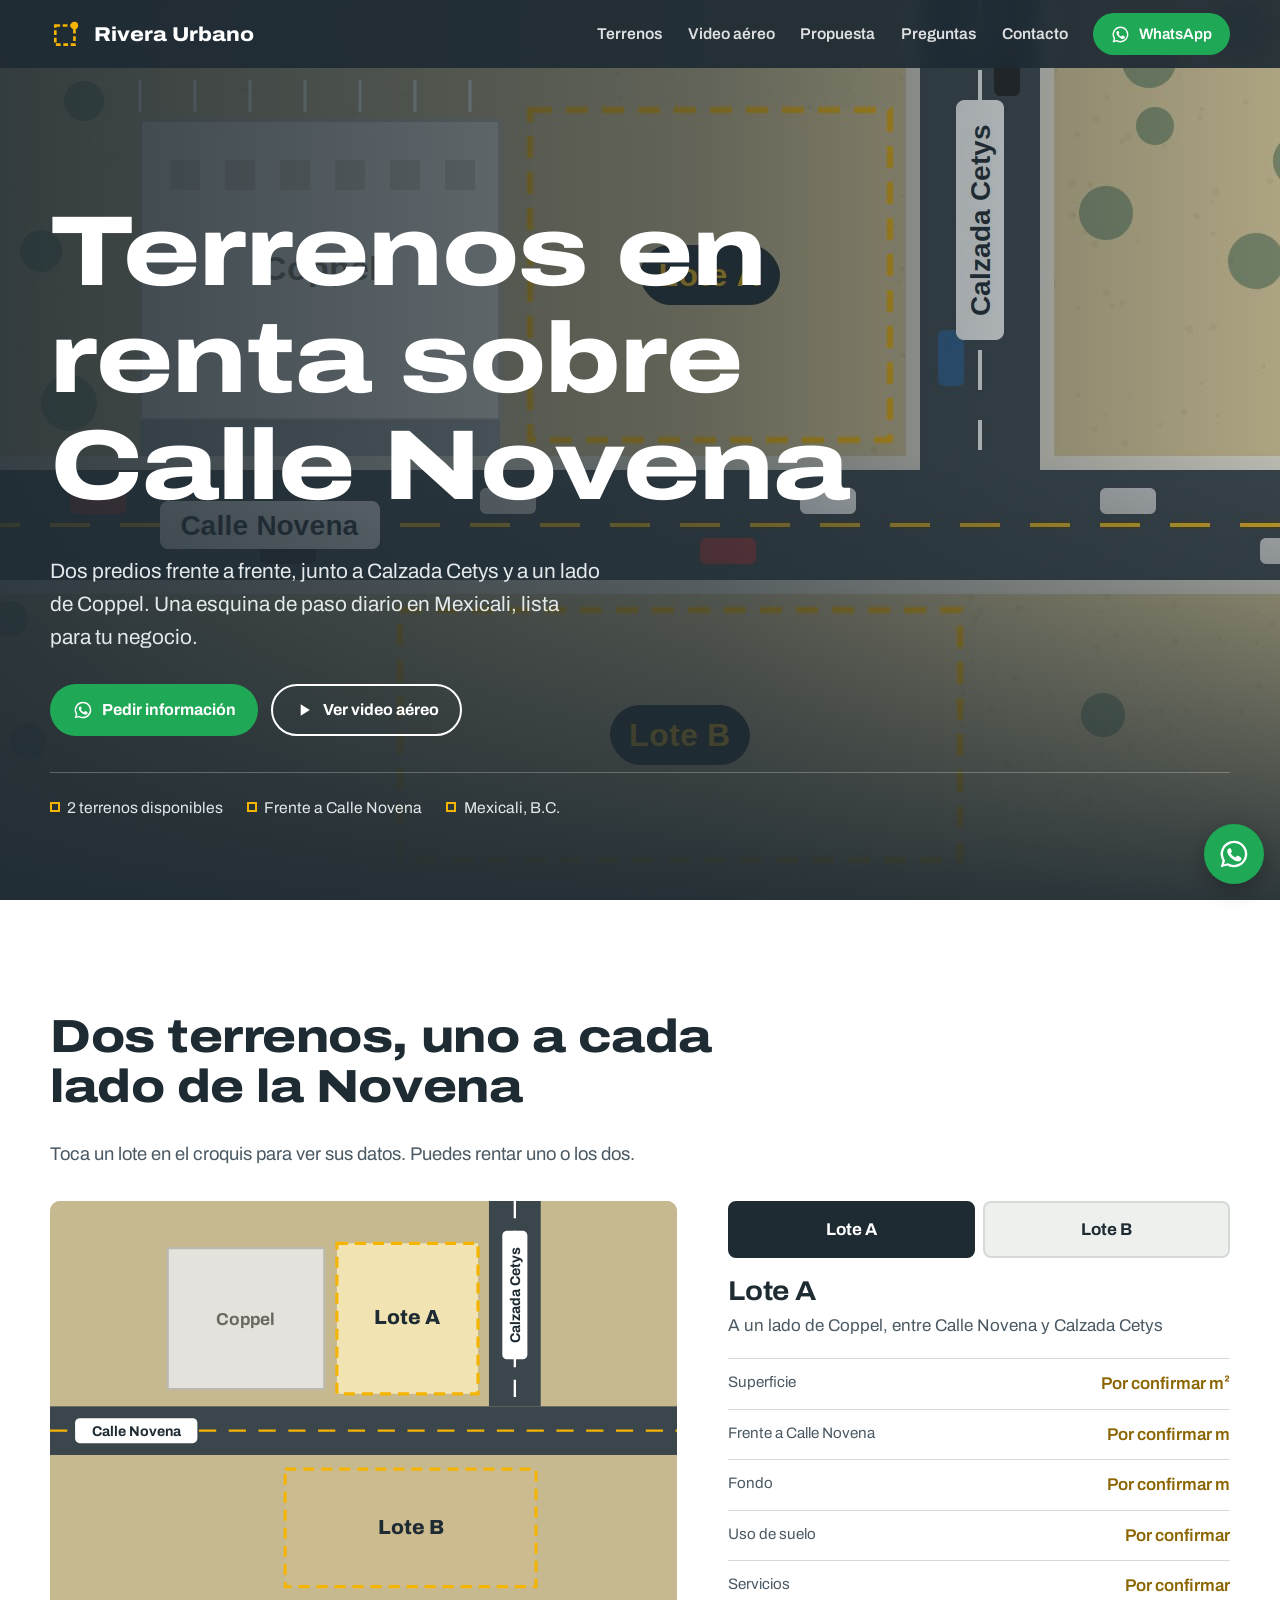
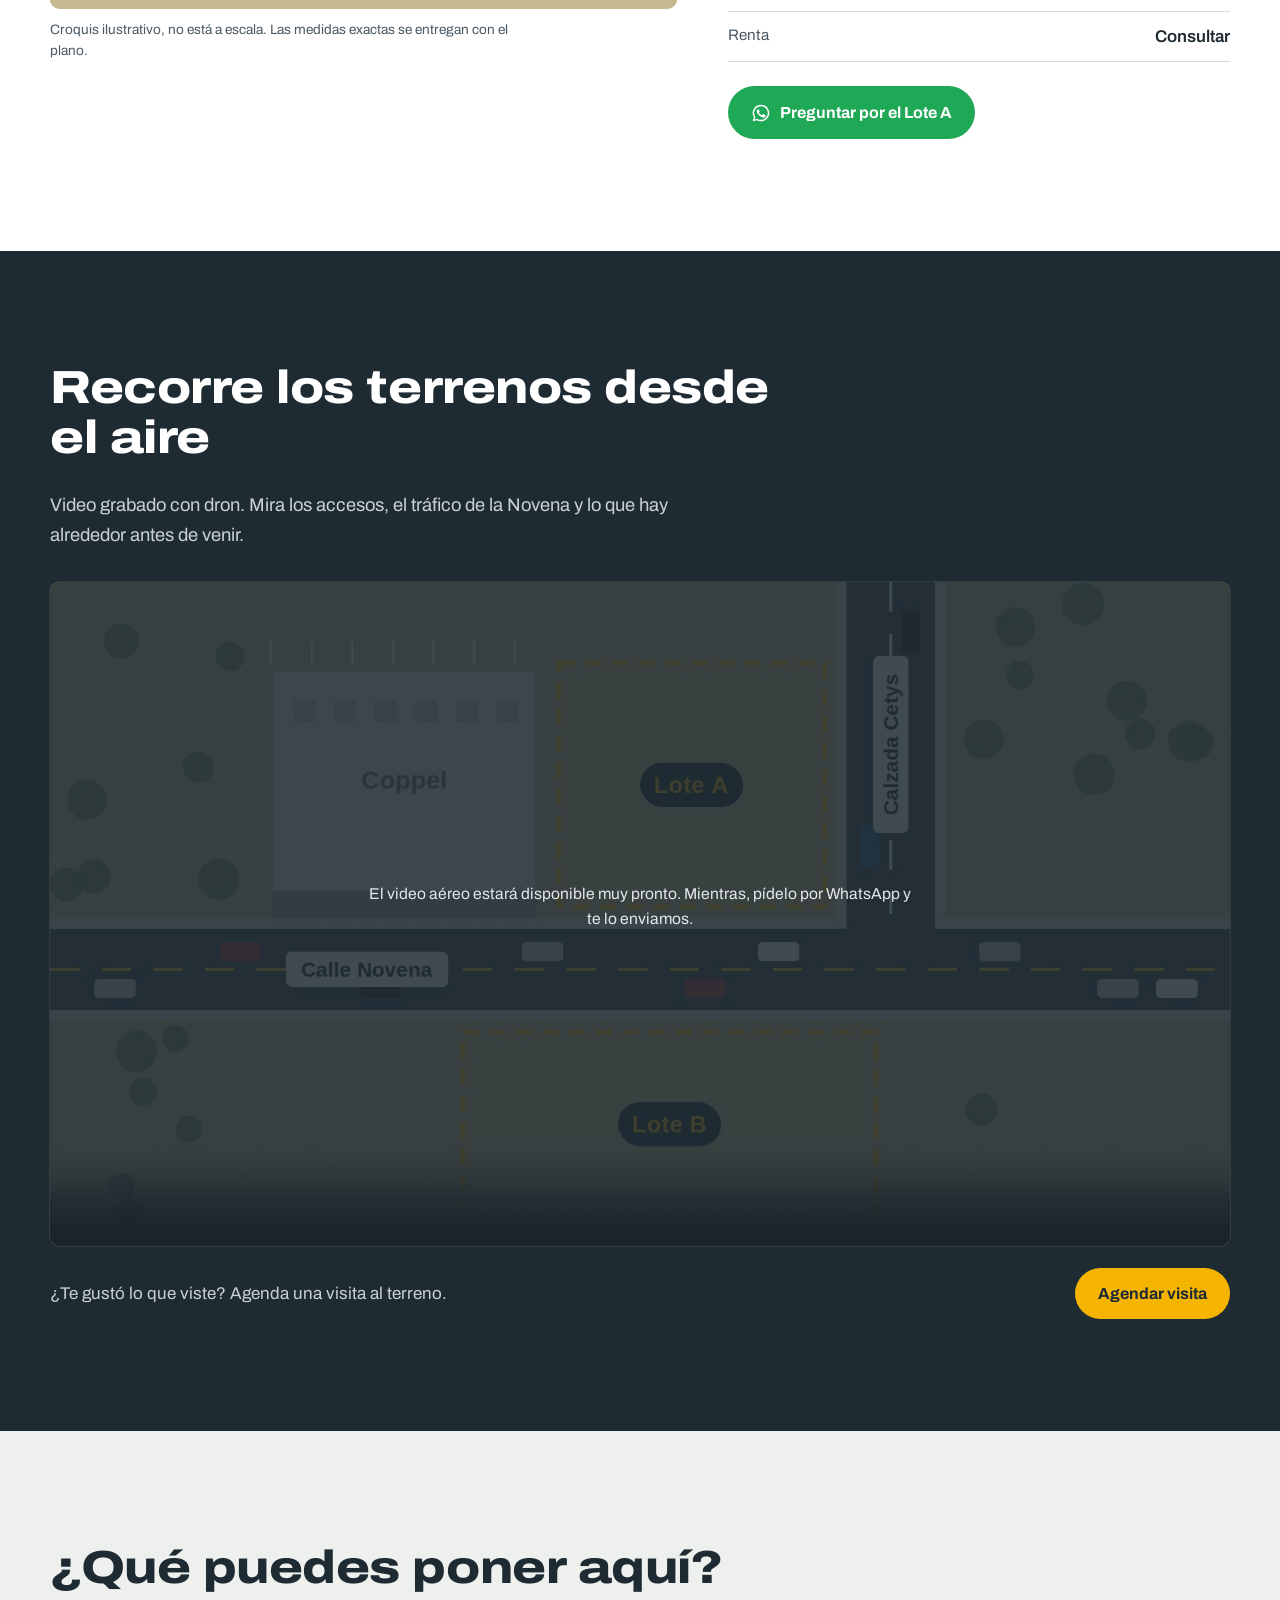
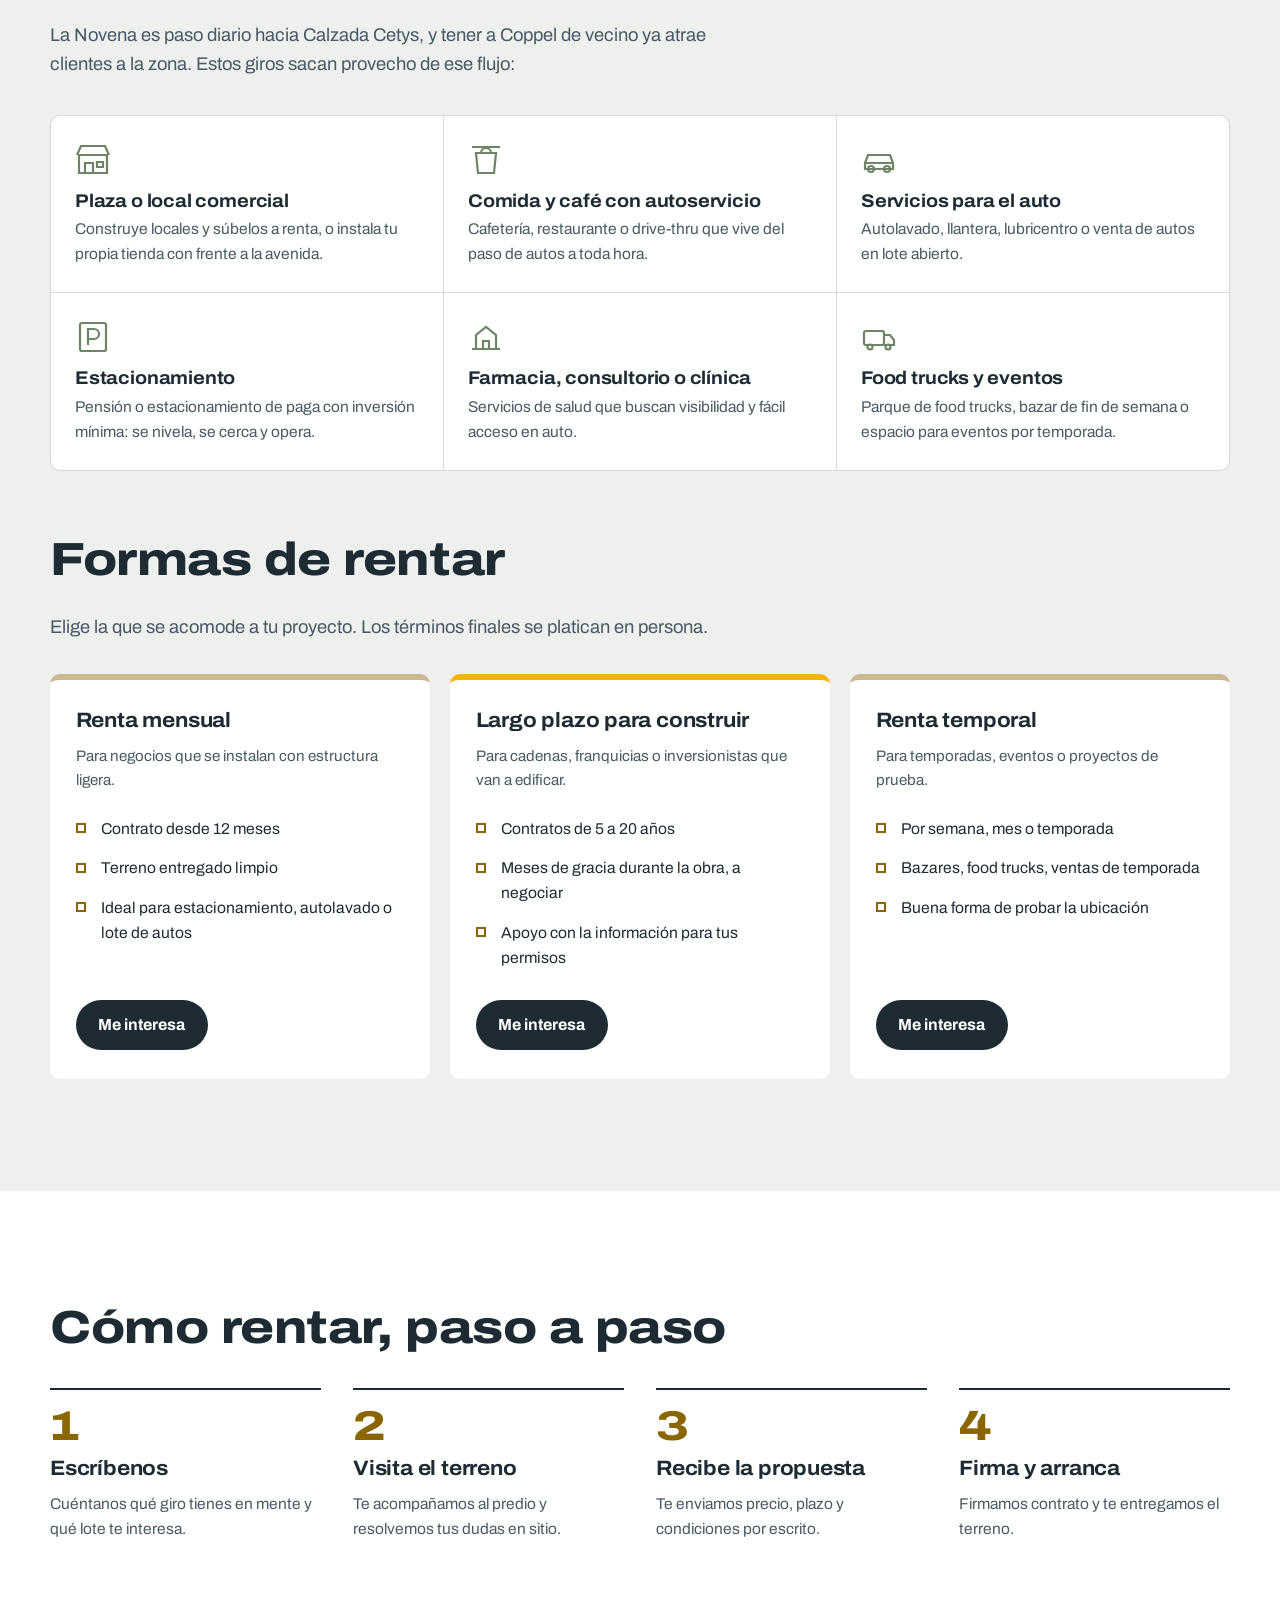
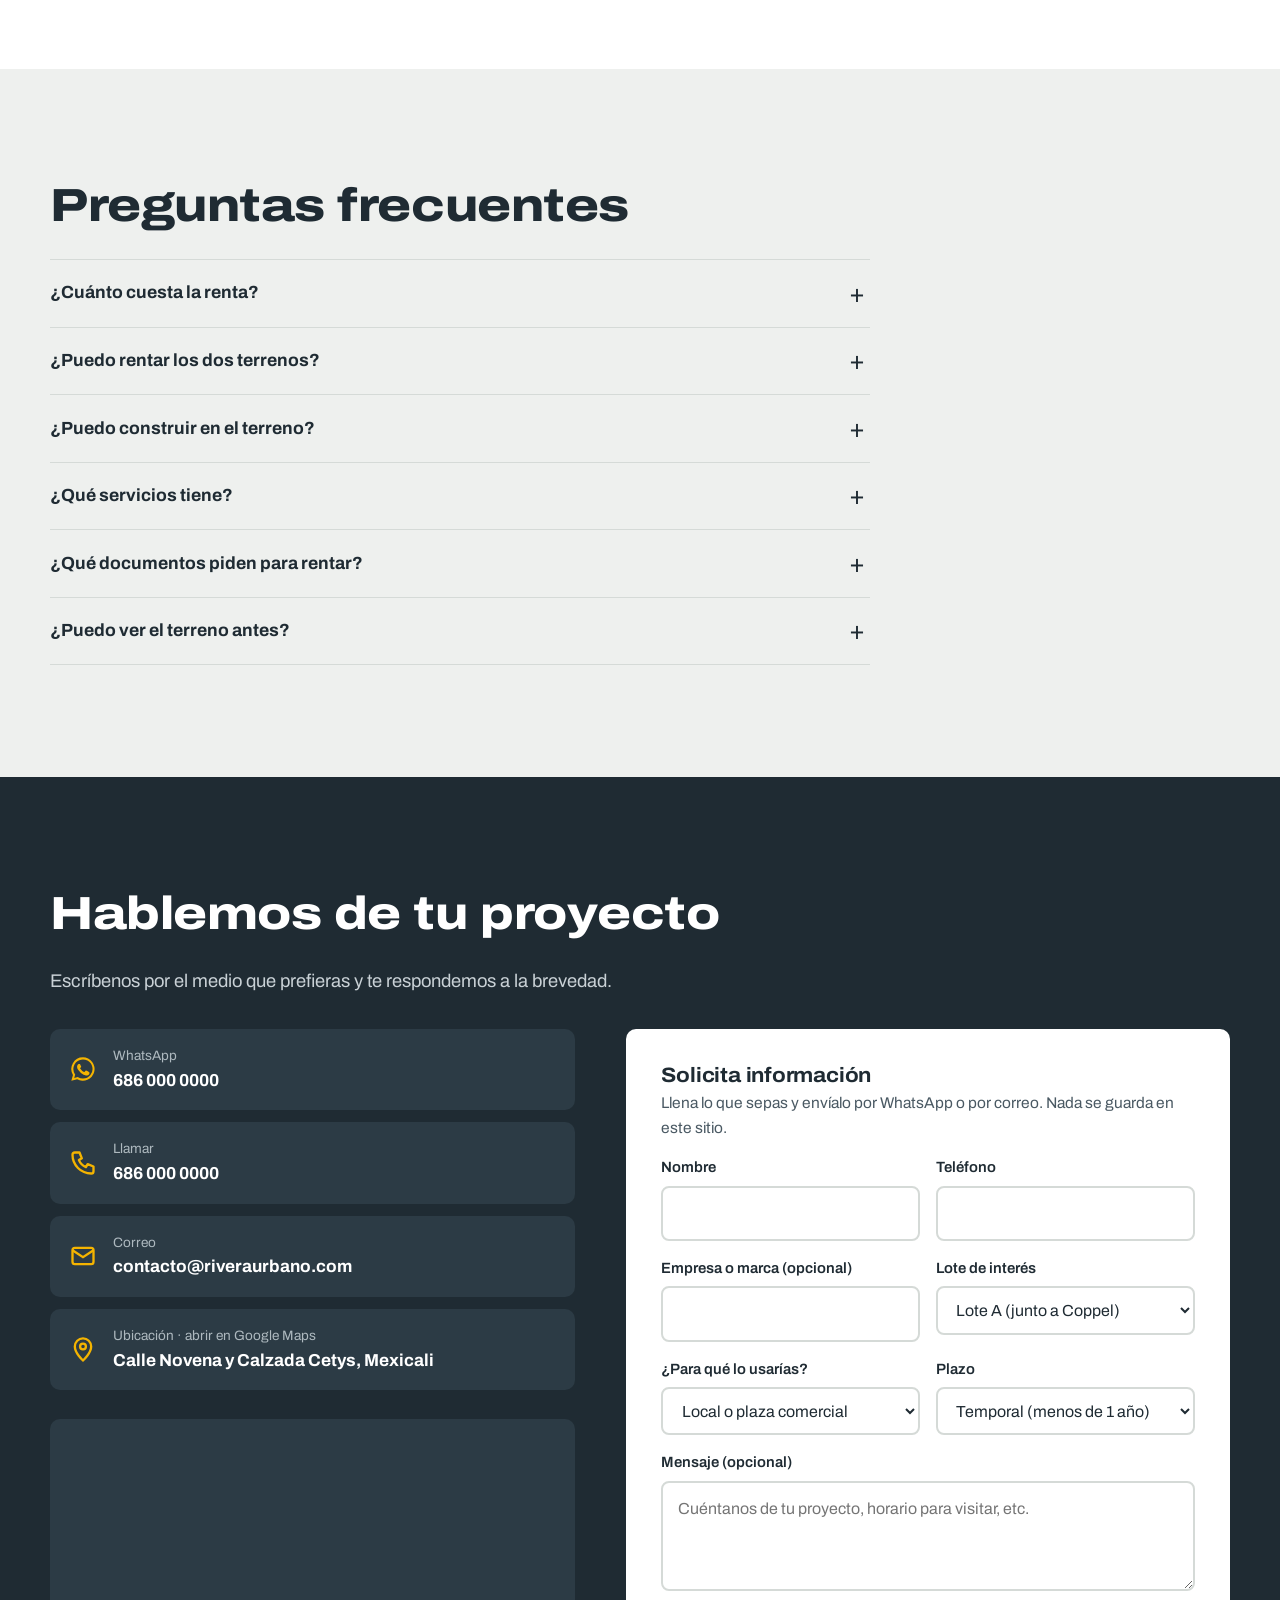
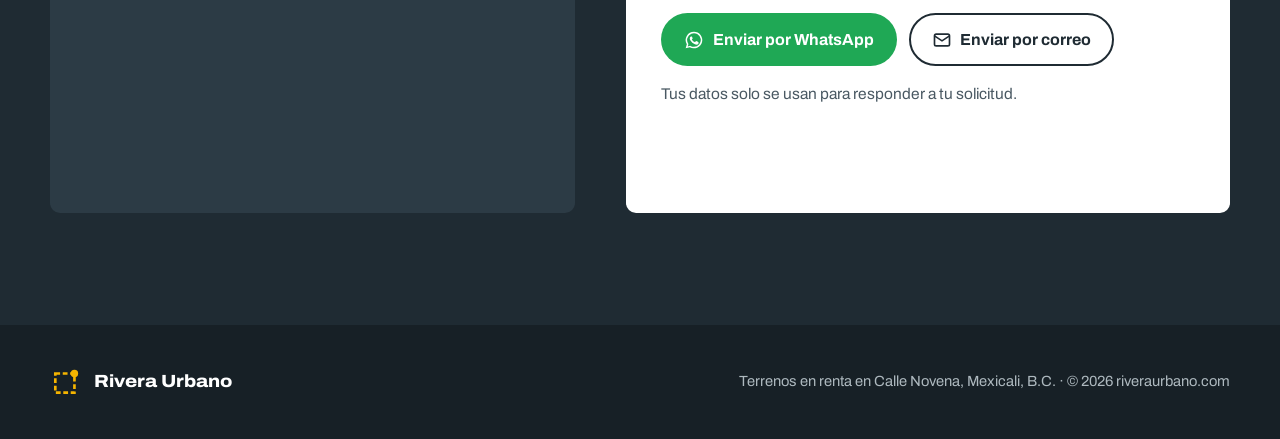
==== commit 63f8083b: "site version 2.0" ====
--- a/index.html
+++ b/index.html
@@ -1,507 +1,669 @@
 <!DOCTYPE html>
-<html lang="en">
-
+<html lang="es-MX">
 <head>
-  <meta charset="utf-8">
-  <meta content="width=device-width, initial-scale=1.0" name="viewport">
-  <title>Index - RiveraUrbano Bootstrap Template</title>
-  <meta name="description" content="">
-  <meta name="keywords" content="">
-
-  <!-- Favicons -->
-  <link href="assets/img/favicon.png" rel="icon">
-  <link href="assets/img/apple-touch-icon.png" rel="apple-touch-icon">
-
-  <!-- Fonts -->
-  <link href="https://fonts.googleapis.com" rel="preconnect">
-  <link href="https://fonts.gstatic.com" rel="preconnect" crossorigin>
-  <link href="https://fonts.googleapis.com/css2?family=Roboto:ital,wght@0,100;0,300;0,400;0,500;0,700;0,900;1,100;1,300;1,400;1,500;1,700;1,900&family=Poppins:ital,wght@0,100;0,200;0,300;0,400;0,500;0,600;0,700;0,800;0,900;1,100;1,200;1,300;1,400;1,500;1,600;1,700;1,800;1,900&family=Raleway:ital,wght@0,100;0,200;0,300;0,400;0,500;0,600;0,700;0,800;0,900;1,100;1,200;1,300;1,400;1,500;1,600;1,700;1,800;1,900&display=swap" rel="stylesheet">
-
-  <!-- Vendor CSS Files -->
-  <link href="assets/vendor/bootstrap/css/bootstrap.min.css" rel="stylesheet">
-  <link href="assets/vendor/bootstrap-icons/bootstrap-icons.css" rel="stylesheet">
-  <link href="assets/vendor/aos/aos.css" rel="stylesheet">
-  <link href="assets/vendor/fontawesome-free/css/all.min.css" rel="stylesheet">
-  <link href="assets/vendor/swiper/swiper-bundle.min.css" rel="stylesheet">
-
-  <!-- Main CSS File -->
-  <link href="assets/css/main.css" rel="stylesheet">
-
-  <!-- =======================================================
-  * Template Name: RiveraUrbano
-  * Template URL: https://bootstrapmade.com/real-estate-agency-bootstrap-template/
-  * Updated: Aug 09 2024 with Bootstrap v5.3.3
-  * Author: BootstrapMade.com
-  * License: https://bootstrapmade.com/license/
-  ======================================================== -->
+<meta charset="utf-8">
+<meta name="viewport" content="width=device-width, initial-scale=1, viewport-fit=cover">
+<title>Terrenos en renta en Calle Novena, Mexicali | Rivera Urbano</title>
+<meta name="description" content="Dos terrenos en renta sobre Calle Novena, junto a Calzada Cetys y a un lado de Coppel, en Mexicali, B.C. Ideales para comercio, servicios o estacionamiento. Mira el video aéreo y contáctanos por WhatsApp.">
+<meta name="theme-color" content="#1F2B33">
+<link rel="canonical" href="https://riveraurbano.com/">
+
+<!-- Redes sociales (WhatsApp, Facebook, X) -->
+<meta property="og:type" content="website">
+<meta property="og:locale" content="es_MX">
+<meta property="og:title" content="Terrenos en renta en Calle Novena, Mexicali">
+<meta property="og:description" content="Dos terrenos junto a Calzada Cetys y a un lado de Coppel. Mira el video aéreo y agenda una visita.">
+<meta property="og:url" content="https://riveraurbano.com/">
+<meta property="og:image" content="https://riveraurbano.com/assets/img/og-image.jpg">
+<meta property="og:image:width" content="1200">
+<meta property="og:image:height" content="630">
+<meta name="twitter:card" content="summary_large_image">
+
+<link rel="icon" href="assets/img/favicon.svg" type="image/svg+xml">
+<link rel="icon" href="assets/img/favicon-32.png" sizes="32x32" type="image/png">
+<link rel="apple-touch-icon" href="assets/img/apple-touch-icon.png">
+
+<link rel="preconnect" href="https://fonts.googleapis.com">
+<link rel="preconnect" href="https://fonts.gstatic.com" crossorigin>
+<link href="https://fonts.googleapis.com/css2?family=Archivo:wdth,wght@62..125,400..800&display=swap" rel="stylesheet">
+
+<script type="application/ld+json">
+{
+  "@context": "https://schema.org",
+  "@type": "RealEstateListing",
+  "name": "Terrenos en renta en Calle Novena, Mexicali",
+  "url": "https://riveraurbano.com/",
+  "image": "https://riveraurbano.com/assets/img/og-image.jpg",
+  "description": "Dos terrenos en renta sobre Calle Novena, junto a Calzada Cetys, Mexicali, Baja California.",
+  "address": {"@type": "PostalAddress", "streetAddress": "Calle Novena y Calzada Cetys", "addressLocality": "Mexicali", "addressRegion": "B.C.", "addressCountry": "MX"}
+}
+</script>
+
+<style>
+:root{
+  --asfalto:#1F2B33; --asfalto-2:#2C3B45; --tinta:#1F2B33; --tinta-2:#4A5963;
+  --fondo:#EEF0EE; --papel:#FFFFFF; --arena:#D9C9A3; --arena-2:#CDBB90;
+  --amarillo:#F5B400; --amarillo-osc:#8A6500; --salvia:#6F8466; --whats:#1FA855;
+  --linea:#D5DAD7;
+  --radio:10px;
+  --ancho:1180px;
+  box-sizing:border-box;
+  padding-top:env(safe-area-inset-top,0px);
+  padding-bottom:env(safe-area-inset-bottom,0px);
+}
+*,*::before,*::after{box-sizing:inherit}
+html{scroll-behavior:smooth;scroll-padding-top:calc(72px + env(safe-area-inset-top,0px))}
+@media (prefers-reduced-motion:reduce){html{scroll-behavior:auto}}
+body{margin:0;background:var(--fondo);color:var(--tinta);font-family:"Archivo",system-ui,-apple-system,"Segoe UI",Roboto,Arial,sans-serif;font-size:1.0625rem;line-height:1.6;font-variation-settings:"wdth" 100;-webkit-font-smoothing:antialiased}
+img,video,svg,iframe{max-width:100%;display:block}
+a{color:inherit}
+:focus-visible{outline:3px solid var(--amarillo);outline-offset:3px;border-radius:4px}
+.contenedor{width:min(var(--ancho),100% - 2.5rem);margin-inline:auto}
+h1,h2,h3{line-height:1.08;margin:0 0 .6em;font-variation-settings:"wdth" 118;font-weight:800;letter-spacing:-.01em}
+h2{font-size:clamp(1.9rem,4vw,2.9rem);max-width:22ch}
+h3{font-size:1.3rem;font-variation-settings:"wdth" 108;font-weight:700}
+p{margin:0 0 1em;max-width:62ch}
+.intro{font-size:1.15rem;color:var(--tinta-2)}
+section{padding:clamp(4rem,9vw,7rem) 0}
+
+/* Botones */
+.btn{display:inline-flex;align-items:center;gap:.55rem;padding:.9rem 1.3rem;border-radius:999px;font-weight:700;font-size:1rem;text-decoration:none;border:2px solid transparent;cursor:pointer;font-family:inherit;line-height:1.1;transition:transform .15s ease,background .15s ease}
+.btn:active{transform:scale(.97)}
+.btn svg{width:1.25em;height:1.25em;flex:none}
+.btn-whats{background:var(--whats);color:#fff}
+.btn-whats:hover{background:#178a45}
+.btn-amarillo{background:var(--amarillo);color:var(--asfalto)}
+.btn-amarillo:hover{background:#ffc526}
+.btn-borde{border-color:currentColor;background:transparent}
+.btn-borde:hover{background:rgba(255,255,255,.1)}
+
+/* Encabezado */
+.encabezado{position:fixed;top:0;left:0;right:0;z-index:50;padding-top:env(safe-area-inset-top,0px);background:rgba(31,43,51,.92);backdrop-filter:blur(10px);-webkit-backdrop-filter:blur(10px);color:#fff}
+.encabezado .contenedor{display:flex;align-items:center;justify-content:space-between;height:68px;gap:1rem}
+.marca{display:flex;align-items:center;gap:.6rem;text-decoration:none;font-weight:800;font-size:1.25rem;font-variation-settings:"wdth" 112;white-space:nowrap}
+.marca svg{width:34px;height:34px}
+.nav{display:flex;gap:1.6rem;align-items:center}
+.nav a{text-decoration:none;font-weight:600;font-size:.98rem;opacity:.85}
+.nav a:hover{opacity:1;color:var(--amarillo)}
+.nav .btn{opacity:1;padding:.6rem 1rem;font-size:.95rem}
+.menu-btn{display:none;background:none;border:0;color:#fff;padding:.5rem;cursor:pointer}
+.menu-btn svg{width:28px;height:28px}
+@media (max-width:900px){
+  .menu-btn{display:block}
+  .nav{position:fixed;top:calc(68px + env(safe-area-inset-top,0px));left:0;right:0;flex-direction:column;align-items:stretch;gap:0;background:var(--asfalto);padding:.5rem 1.25rem 1.25rem;transform:translateY(-8px);opacity:0;visibility:hidden;transition:opacity .2s ease,transform .2s ease,visibility .2s}
+  .nav.abierto{opacity:1;visibility:visible;transform:none}
+  .nav a{padding:.9rem 0;border-bottom:1px solid rgba(255,255,255,.1);font-size:1.1rem}
+  .nav .btn{margin-top:1rem;justify-content:center;border-bottom:0;padding:.9rem}
+}
+
+/* Portada */
+.portada{position:relative;min-height:100svh;display:flex;align-items:flex-end;color:#fff;padding:0;overflow:hidden;background:var(--asfalto)}
+.portada video,.portada .portada-img{position:absolute;inset:0;width:100%;height:100%;object-fit:cover}
+.portada::after{content:"";position:absolute;inset:0;background:linear-gradient(90deg,rgba(31,43,51,.88) 0%,rgba(31,43,51,.6) 55%,rgba(31,43,51,.15) 100%),linear-gradient(180deg,rgba(31,43,51,0) 50%,rgba(31,43,51,.9) 100%)}
+@media (max-width:700px){.portada::after{background:linear-gradient(180deg,rgba(31,43,51,.55) 0%,rgba(31,43,51,.75) 45%,rgba(31,43,51,.95) 100%)}}
+.portada .contenedor{position:relative;z-index:2;padding:8rem 0 clamp(2.5rem,7vw,5rem)}
+.portada h1{font-size:clamp(2.6rem,8.5vw,6.2rem);font-variation-settings:"wdth" 125;max-width:13ch;margin-bottom:.35em;text-wrap:balance}
+.portada .sub{font-size:clamp(1.05rem,2vw,1.3rem);max-width:46ch;color:#E3E8EA;margin-bottom:1.8rem}
+.acciones{display:flex;flex-wrap:wrap;gap:.8rem}
+.datos-portada{display:flex;flex-wrap:wrap;gap:.5rem 1.5rem;margin-top:2.2rem;padding-top:1.4rem;border-top:1px solid rgba(255,255,255,.25);font-size:.98rem;color:#E3E8EA}
+@media (max-width:700px){.datos-portada{padding-right:64px}}
+.datos-portada span{display:inline-flex;align-items:center;gap:.45rem}
+.datos-portada i{width:10px;height:10px;border:2px dashed var(--amarillo);display:inline-block}
+
+/* Croquis de lotes */
+.terrenos{background:var(--papel)}
+.terrenos-grid{display:grid;grid-template-columns:1.25fr 1fr;gap:clamp(1.5rem,4vw,3.5rem);align-items:start;margin-top:2rem}
+@media (max-width:900px){.terrenos-grid{grid-template-columns:1fr}}
+.croquis{background:#C7B98F;border-radius:var(--radio);overflow:hidden;position:relative}
+.croquis svg{width:100%;height:auto}
+.croquis .lote{cursor:pointer;transition:fill .2s ease}
+.croquis .lote:hover,.croquis .lote:focus{fill:#E8D9AE;outline:none}
+.croquis .lote.activo{fill:#F2E3B3}
+.croquis .lote:focus-visible{stroke:#fff}
+.nota-croquis{font-size:.85rem;color:var(--tinta-2);margin-top:.6rem}
+.pestanas{display:flex;gap:.5rem;margin-bottom:1.2rem}
+.pestana{flex:1;padding:.8rem 1rem;border-radius:8px;border:2px solid var(--linea);background:var(--fondo);font:inherit;font-weight:700;cursor:pointer;color:var(--tinta)}
+.pestana[aria-selected="true"]{background:var(--asfalto);color:#fff;border-color:var(--asfalto)}
+.ficha h3{font-size:1.7rem;margin-bottom:.3rem}
+.ficha .donde{color:var(--tinta-2);margin-bottom:1.2rem}
+.ficha dl{display:grid;grid-template-columns:auto 1fr;gap:0;margin:0 0 1.5rem;border-top:1px solid var(--linea)}
+.ficha dt,.ficha dd{padding:.7rem 0;border-bottom:1px solid var(--linea);margin:0}
+.ficha dt{color:var(--tinta-2);padding-right:1.5rem;font-size:.95rem}
+.ficha dd{font-weight:600;text-align:right}
+.ficha .pendiente{color:var(--amarillo-osc)}
+
+/* Video */
+.video{background:var(--asfalto);color:#fff}
+.video .intro{color:#C9D1D6}
+.marco-video{position:relative;border-radius:var(--radio);overflow:hidden;background:#000;aspect-ratio:16/9;margin-top:2rem;box-shadow:0 0 0 1px rgba(255,255,255,.08)}
+.marco-video video,.marco-video iframe{position:absolute;inset:0;width:100%;height:100%;border:0;object-fit:contain;background:#000}
+.video-sin-archivo{position:absolute;inset:0;display:none;align-items:center;justify-content:center;text-align:center;padding:1.5rem;background:rgba(31,43,51,.85);color:#E3E8EA;font-size:.98rem}
+.video-sin-archivo.visible{display:flex}
+.video-pie{display:flex;flex-wrap:wrap;justify-content:space-between;gap:1rem;align-items:center;margin-top:1.4rem}
+.video-pie p{margin:0;color:#C9D1D6}
+
+/* Propuesta */
+.usos-grid{display:grid;grid-template-columns:repeat(3,1fr);gap:1px;background:var(--linea);border:1px solid var(--linea);border-radius:var(--radio);overflow:hidden;margin:2.2rem 0 4rem}
+@media (max-width:900px){.usos-grid{grid-template-columns:repeat(2,1fr)}}
+@media (max-width:560px){.usos-grid{grid-template-columns:1fr}}
+.uso{background:var(--papel);padding:1.6rem 1.5rem}
+.uso svg{width:36px;height:36px;color:var(--salvia);margin-bottom:.9rem}
+.uso h3{font-size:1.15rem;margin-bottom:.35rem}
+.uso p{font-size:.97rem;color:var(--tinta-2);margin:0}
+.esquemas{display:grid;grid-template-columns:repeat(auto-fit,minmax(280px,1fr));gap:1.25rem;margin-top:2rem}
+.esquema{background:var(--papel);border-radius:var(--radio);padding:1.8rem 1.6rem;border-top:6px solid var(--arena-2);display:flex;flex-direction:column}
+.esquema.destacado{border-top-color:var(--amarillo)}
+.esquema .para{font-size:.95rem;color:var(--tinta-2);margin-bottom:1rem}
+.esquema ul{list-style:none;padding:0;margin:0 0 1.4rem;flex:1}
+.esquema li{padding:.45rem 0 .45rem 1.6rem;position:relative;font-size:.98rem}
+.esquema li::before{content:"";position:absolute;left:0;top:.9rem;width:10px;height:10px;border:2px dashed var(--amarillo-osc)}
+.esquema .btn{align-self:flex-start;background:var(--asfalto);color:#fff}
+.esquema .btn:hover{background:var(--asfalto-2)}
+
+/* Pasos */
+.pasos{background:var(--papel)}
+.pasos ol{list-style:none;padding:0;margin:2.2rem 0 0;display:grid;grid-template-columns:repeat(auto-fit,minmax(220px,1fr));gap:2rem;counter-reset:paso}
+.pasos li{counter-increment:paso;border-top:2px solid var(--asfalto);padding-top:1rem}
+.pasos li::before{content:counter(paso);display:block;font-size:2.6rem;font-weight:800;font-variation-settings:"wdth" 125;color:var(--amarillo-osc);line-height:1;margin-bottom:.6rem}
+.pasos li p{font-size:.97rem;color:var(--tinta-2)}
+
+/* Preguntas */
+.faq details{border-bottom:1px solid var(--linea);max-width:820px}
+.faq details:first-of-type{border-top:1px solid var(--linea)}
+.faq summary{list-style:none;cursor:pointer;padding:1.2rem 2.5rem 1.2rem 0;font-weight:700;font-size:1.1rem;position:relative}
+.faq summary::-webkit-details-marker{display:none}
+.faq summary::after{content:"+";position:absolute;right:.3rem;top:50%;transform:translateY(-50%);font-size:1.6rem;font-weight:400;transition:transform .2s ease}
+.faq details[open] summary::after{transform:translateY(-50%) rotate(45deg)}
+.faq details p{color:var(--tinta-2);padding-bottom:1rem}
+
+/* Contacto */
+.contacto{background:var(--asfalto);color:#fff}
+.contacto .intro{color:#C9D1D6}
+.contacto-grid{display:grid;grid-template-columns:1fr 1.15fr;gap:clamp(1.5rem,4vw,3.5rem);margin-top:2rem}
+@media (max-width:900px){.contacto-grid{grid-template-columns:1fr}}
+.canales{display:grid;gap:.75rem;margin-bottom:1.8rem}
+.canal{display:flex;align-items:center;gap:1rem;padding:1rem 1.2rem;border-radius:var(--radio);background:var(--asfalto-2);text-decoration:none;transition:background .15s ease}
+.canal:hover{background:#364955}
+.canal svg{width:28px;height:28px;flex:none;color:var(--amarillo)}
+.canal small{display:block;color:#AEB9BF;font-size:.85rem}
+.canal strong{font-size:1.08rem;word-break:break-word}
+.mapa{border-radius:var(--radio);overflow:hidden;aspect-ratio:4/3;background:var(--asfalto-2)}
+.mapa iframe{width:100%;height:100%;border:0}
+.formulario{background:var(--papel);color:var(--tinta);border-radius:var(--radio);padding:clamp(1.3rem,3vw,2.2rem)}
+.formulario h3{margin-bottom:.3rem}
+.formulario > p{color:var(--tinta-2);font-size:.97rem}
+.campos{display:grid;grid-template-columns:1fr 1fr;gap:1rem}
+@media (max-width:560px){.campos{grid-template-columns:1fr}}
+.campo{display:flex;flex-direction:column;gap:.35rem}
+.campo.ancho{grid-column:1/-1}
+.campo label{font-weight:600;font-size:.93rem}
+.campo input,.campo select,.campo textarea{font:inherit;font-size:1rem;padding:.8rem .9rem;border:2px solid var(--linea);border-radius:8px;background:#fff;color:var(--tinta);width:100%}
+.campo input:focus,.campo select:focus,.campo textarea:focus{border-color:var(--asfalto);outline:none}
+.campo textarea{min-height:110px;resize:vertical}
+.campo .error{color:#B3261E;font-size:.85rem;display:none}
+.campo.invalido input{border-color:#B3261E}
+.campo.invalido .error{display:block}
+.enviar{display:flex;flex-wrap:wrap;gap:.75rem;margin-top:1.4rem}
+.enviar .btn-borde{color:var(--asfalto)}
+.enviar .btn-borde:hover{background:var(--fondo)}
+.aviso{font-size:.83rem;color:var(--tinta-2);margin:1rem 0 0}
+
+/* Pie */
+.pie{background:#172026;color:#AEB9BF;padding:2.5rem 0 calc(2.5rem + env(safe-area-inset-bottom,0px));font-size:.92rem}
+.pie .contenedor{display:flex;flex-wrap:wrap;justify-content:space-between;gap:1rem;align-items:center}
+.pie .marca{color:#fff;font-size:1.1rem}
+.pie p{margin:0}
+
+/* WhatsApp flotante */
+.whats-flotante{position:fixed;right:1rem;bottom:calc(1rem + env(safe-area-inset-bottom,0px));z-index:60;width:60px;height:60px;border-radius:50%;background:var(--whats);color:#fff;display:flex;align-items:center;justify-content:center;box-shadow:0 6px 20px rgba(0,0,0,.25)}
+.whats-flotante svg{width:32px;height:32px}
+.whats-flotante:hover{background:#178a45}
+
+.sr{position:absolute;width:1px;height:1px;overflow:hidden;clip:rect(0 0 0 0);white-space:nowrap}
+</style>
 </head>
-
-<body class="index-page">
-
-  <header id="header" class="header d-flex align-items-center fixed-top">
-    <div class="container-fluid container-xl position-relative d-flex align-items-center justify-content-between">
-
-      <a href="index.html" class="logo d-flex align-items-center">
-        <!-- Uncomment the line below if you also wish to use an image logo -->
-        <!-- <img src="assets/img/logo.png" alt=""> -->
-        <h1 class="sitename">Rivera<span>Urbano</span></h1>
+<body>
+
+<!-- Íconos reutilizables -->
+<svg width="0" height="0" style="position:absolute" aria-hidden="true">
+  <symbol id="i-whats" viewBox="0 0 24 24"><path fill="currentColor" d="M12 2a10 10 0 0 0-8.6 15.1L2 22l5-1.3A10 10 0 1 0 12 2Zm0 18.2a8.2 8.2 0 0 1-4.2-1.1l-.3-.2-3 .8.8-2.9-.2-.3A8.2 8.2 0 1 1 12 20.2Zm4.5-6.1c-.2-.1-1.5-.7-1.7-.8-.2-.1-.4-.1-.6.1l-.8 1c-.1.2-.3.2-.5.1a6.7 6.7 0 0 1-3.3-2.9c-.3-.4.3-.4.8-1.3.1-.2 0-.3 0-.4l-.8-1.8c-.2-.5-.4-.4-.6-.4h-.5a1 1 0 0 0-.7.3 3 3 0 0 0-.9 2.2 5.2 5.2 0 0 0 1.1 2.7 11.8 11.8 0 0 0 4.5 4c1.7.7 2.3.8 3.2.6.5-.1 1.5-.6 1.7-1.2.2-.6.2-1.1.2-1.2-.1-.1-.2-.2-.4-.3Z"/></symbol>
+  <symbol id="i-tel" viewBox="0 0 24 24"><path fill="none" stroke="currentColor" stroke-width="2" stroke-linejoin="round" d="M5 3h4l2 5-2.5 1.5a11 11 0 0 0 6 6L16 13l5 2v4a2 2 0 0 1-2 2A16 16 0 0 1 3 5a2 2 0 0 1 2-2Z"/></symbol>
+  <symbol id="i-correo" viewBox="0 0 24 24"><g fill="none" stroke="currentColor" stroke-width="2"><rect x="3" y="5" width="18" height="14" rx="2"/><path d="m3 7 9 6 9-6"/></g></symbol>
+  <symbol id="i-pin" viewBox="0 0 24 24"><g fill="none" stroke="currentColor" stroke-width="2"><path d="M12 21s-7-6.2-7-12a7 7 0 0 1 14 0c0 5.8-7 12-7 12Z"/><circle cx="12" cy="9" r="2.5"/></g></symbol>
+  <symbol id="i-play" viewBox="0 0 24 24"><path fill="currentColor" d="M8 5v14l11-7z"/></symbol>
+</svg>
+
+<header class="encabezado">
+  <div class="contenedor">
+    <a href="#inicio" class="marca" aria-label="Rivera Urbano, ir al inicio">
+      <svg viewBox="0 0 64 64" aria-hidden="true"><rect x="10" y="16" width="36" height="36" fill="none" stroke="#F5B400" stroke-width="5" stroke-dasharray="9 5"/><circle cx="46" cy="16" r="7" fill="#F5B400"/></svg>
+      Rivera Urbano
+    </a>
+    <button class="menu-btn" aria-label="Abrir menú" aria-expanded="false" aria-controls="nav">
+      <svg viewBox="0 0 24 24" aria-hidden="true"><path d="M3 6h18M3 12h18M3 18h18" stroke="currentColor" stroke-width="2" stroke-linecap="round"/></svg>
+    </button>
+    <nav class="nav" id="nav" aria-label="Principal">
+      <a href="#terrenos">Terrenos</a>
+      <a href="#video">Video aéreo</a>
+      <a href="#propuesta">Propuesta</a>
+      <a href="#preguntas">Preguntas</a>
+      <a href="#contacto">Contacto</a>
+      <a class="btn btn-whats js-whats" href="#" data-msg="Hola, vi riveraurbano.com y me interesa rentar un terreno en Calle Novena.">
+        <svg aria-hidden="true"><use href="#i-whats"/></svg>WhatsApp
       </a>
-
-      <nav id="navmenu" class="navmenu">
+    </nav>
+  </div>
+</header>
+
+<main>
+
+<!-- PORTADA: usa un fragmento corto del video del dron como fondo -->
+<section class="portada" id="inicio">
+  <img class="portada-img" src="assets/img/poster.jpg" alt="" aria-hidden="true">
+  <video id="videoPortada" muted loop playsinline preload="none" poster="assets/img/poster.jpg" aria-hidden="true"></video>
+  <div class="contenedor">
+    <h1>Terrenos en renta sobre Calle Novena</h1>
+    <p class="sub">Dos predios frente a frente, junto a Calzada Cetys y a un lado de Coppel. Una esquina de paso diario en Mexicali, lista para tu negocio.</p>
+    <div class="acciones">
+      <a class="btn btn-whats js-whats" href="#" data-msg="Hola, vi riveraurbano.com y quiero información de los terrenos en Calle Novena.">
+        <svg aria-hidden="true"><use href="#i-whats"/></svg>Pedir información
+      </a>
+      <a class="btn btn-borde" href="#video"><svg aria-hidden="true"><use href="#i-play"/></svg>Ver video aéreo</a>
+    </div>
+    <div class="datos-portada">
+      <span><i></i>2 terrenos disponibles</span>
+      <span><i></i>Frente a Calle Novena</span>
+      <span><i></i>Mexicali, B.C.</span>
+    </div>
+  </div>
+</section>
+
+<!-- TERRENOS -->
+<section class="terrenos" id="terrenos">
+  <div class="contenedor">
+    <h2>Dos terrenos, uno a cada lado de la Novena</h2>
+    <p class="intro">Toca un lote en el croquis para ver sus datos. Puedes rentar uno o los dos.</p>
+
+    <div class="terrenos-grid">
+      <div>
+        <div class="croquis">
+          <svg viewBox="0 0 800 520" role="img" aria-labelledby="croquisTitulo">
+            <title id="croquisTitulo">Croquis de ubicación: Lote A junto a Coppel entre Calle Novena y Calzada Cetys; Lote B del otro lado de Calle Novena</title>
+            <rect width="800" height="520" fill="#C7B98F"/>
+            <!-- Calle Novena -->
+            <rect x="0" y="262" width="800" height="62" fill="#3A454C"/>
+            <line x1="0" y1="293" x2="800" y2="293" stroke="#F5B400" stroke-width="3" stroke-dasharray="22 16"/>
+            <!-- Calzada Cetys -->
+            <rect x="560" y="0" width="66" height="262" fill="#3A454C"/>
+            <line x1="593" y1="0" x2="593" y2="250" stroke="#fff" stroke-width="3" stroke-dasharray="22 16"/>
+            <!-- Coppel -->
+            <rect x="150" y="60" width="200" height="180" fill="#E4E2DC" stroke="#BDB8AD" stroke-width="3"/>
+            <text x="250" y="158" text-anchor="middle" font-family="Archivo,Arial,sans-serif" font-weight="700" font-size="22" fill="#6B6860">Coppel</text>
+            <!-- Lote A -->
+            <rect class="lote activo" data-lote="A" tabindex="0" role="button" aria-label="Ver datos del Lote A" x="366" y="54" width="180" height="192" fill="#CDBB90" stroke="#F5B400" stroke-width="4" stroke-dasharray="14 9"/>
+            <text x="456" y="157" text-anchor="middle" font-family="Archivo,Arial,sans-serif" font-weight="800" font-size="26" fill="#1F2B33" pointer-events="none">Lote A</text>
+            <!-- Lote B -->
+            <rect class="lote" data-lote="B" tabindex="0" role="button" aria-label="Ver datos del Lote B" x="300" y="342" width="320" height="150" fill="#CDBB90" stroke="#F5B400" stroke-width="4" stroke-dasharray="14 9"/>
+            <text x="460" y="425" text-anchor="middle" font-family="Archivo,Arial,sans-serif" font-weight="800" font-size="26" fill="#1F2B33" pointer-events="none">Lote B</text>
+            <!-- Etiquetas de calles -->
+            <g transform="translate(110,293)"><rect x="-78" y="-16" width="156" height="32" rx="6" fill="#fff"/><text y="7" text-anchor="middle" font-family="Archivo,Arial,sans-serif" font-weight="700" font-size="18" fill="#1F2B33">Calle Novena</text></g>
+            <g transform="translate(593,120) rotate(-90)"><rect x="-82" y="-16" width="164" height="32" rx="6" fill="#fff"/><text y="7" text-anchor="middle" font-family="Archivo,Arial,sans-serif" font-weight="700" font-size="18" fill="#1F2B33">Calzada Cetys</text></g>
+          </svg>
+        </div>
+        <p class="nota-croquis">Croquis ilustrativo, no está a escala. Las medidas exactas se entregan con el plano.</p>
+      </div>
+
+      <div>
+        <div class="pestanas" role="tablist" aria-label="Elegir lote">
+          <button class="pestana" role="tab" data-lote="A" aria-selected="true">Lote A</button>
+          <button class="pestana" role="tab" data-lote="B" aria-selected="false">Lote B</button>
+        </div>
+        <div class="ficha" id="ficha" role="tabpanel" aria-live="polite"></div>
+        <a class="btn btn-whats js-whats-lote" href="#"><svg aria-hidden="true"><use href="#i-whats"/></svg><span>Preguntar por este lote</span></a>
+      </div>
+    </div>
+  </div>
+</section>
+
+<!-- VIDEO DEL DRON -->
+<section class="video" id="video">
+  <div class="contenedor">
+    <h2>Recorre los terrenos desde el aire</h2>
+    <p class="intro">Video grabado con dron. Mira los accesos, el tráfico de la Novena y lo que hay alrededor antes de venir.</p>
+    <div class="marco-video" id="marcoVideo">
+      <!--
+        CÓMO PONER EL VIDEO DEL DRON:
+        Opción 1 (archivo propio): guarda el video como  assets/video/dron.mp4
+        Opción 2 (YouTube): pon el ID del video en CONFIG.youtubeId (más abajo, en el script).
+      -->
+      <video id="videoDron" controls playsinline preload="metadata" poster="assets/img/poster.jpg">
+        <source src="assets/video/dron.webm" type="video/webm">
+        <source src="assets/video/dron.mp4" type="video/mp4">
+        Tu navegador no puede reproducir este video.
+      </video>
+      <div class="video-sin-archivo" id="videoSinArchivo">
+        <p>El video aéreo estará disponible muy pronto. Mientras, pídelo por WhatsApp y te lo enviamos.</p>
+      </div>
+    </div>
+    <div class="video-pie">
+      <p>¿Te gustó lo que viste? Agenda una visita al terreno.</p>
+      <a class="btn btn-amarillo js-whats" href="#" data-msg="Hola, vi el video de los terrenos en Calle Novena y quiero agendar una visita.">Agendar visita</a>
+    </div>
+  </div>
+</section>
+
+<!-- PROPUESTA PARA RENTEROS -->
+<section id="propuesta">
+  <div class="contenedor">
+    <h2>¿Qué puedes poner aquí?</h2>
+    <p class="intro">La Novena es paso diario hacia Calzada Cetys, y tener a Coppel de vecino ya atrae clientes a la zona. Estos giros sacan provecho de ese flujo:</p>
+
+    <div class="usos-grid">
+      <div class="uso">
+        <svg viewBox="0 0 36 36" aria-hidden="true"><g fill="none" stroke="currentColor" stroke-width="2.2"><path d="M4 14h28v18H4zM2 14l4-9h24l4 9"/><path d="M10 32V22h8v10M22 21h6v5h-6z"/></g></svg>
+        <h3>Plaza o local comercial</h3>
+        <p>Construye locales y súbelos a renta, o instala tu propia tienda con frente a la avenida.</p>
+      </div>
+      <div class="uso">
+        <svg viewBox="0 0 36 36" aria-hidden="true"><g fill="none" stroke="currentColor" stroke-width="2.2"><path d="M8 12h20l-2 20H10z"/><path d="M13 12a5 5 0 0 1 10 0M4 6h28"/></g></svg>
+        <h3>Comida y café con autoservicio</h3>
+        <p>Cafetería, restaurante o drive-thru que vive del paso de autos a toda hora.</p>
+      </div>
+      <div class="uso">
+        <svg viewBox="0 0 36 36" aria-hidden="true"><g fill="none" stroke="currentColor" stroke-width="2.2"><path d="M4 22l3-8h22l3 8v6H4z"/><circle cx="10" cy="28" r="3"/><circle cx="26" cy="28" r="3"/><path d="M4 22h28"/></g></svg>
+        <h3>Servicios para el auto</h3>
+        <p>Autolavado, llantera, lubricentro o venta de autos en lote abierto.</p>
+      </div>
+      <div class="uso">
+        <svg viewBox="0 0 36 36" aria-hidden="true"><g fill="none" stroke="currentColor" stroke-width="2.2"><rect x="5" y="4" width="26" height="28" rx="2"/><path d="M13 26V10h6a5 5 0 0 1 0 10h-6"/></g></svg>
+        <h3>Estacionamiento</h3>
+        <p>Pensión o estacionamiento de paga con inversión mínima: se nivela, se cerca y opera.</p>
+      </div>
+      <div class="uso">
+        <svg viewBox="0 0 36 36" aria-hidden="true"><g fill="none" stroke="currentColor" stroke-width="2.2"><path d="M4 30h28M8 30V16l10-8 10 8v14"/><path d="M15 30v-8h6v8"/></g></svg>
+        <h3>Farmacia, consultorio o clínica</h3>
+        <p>Servicios de salud que buscan visibilidad y fácil acceso en auto.</p>
+      </div>
+      <div class="uso">
+        <svg viewBox="0 0 36 36" aria-hidden="true"><g fill="none" stroke="currentColor" stroke-width="2.2"><rect x="3" y="12" width="20" height="14" rx="2"/><path d="M23 16h6l4 5v5H23"/><circle cx="9" cy="28" r="2.5"/><circle cx="27" cy="28" r="2.5"/></g></svg>
+        <h3>Food trucks y eventos</h3>
+        <p>Parque de food trucks, bazar de fin de semana o espacio para eventos por temporada.</p>
+      </div>
+    </div>
+
+    <h2>Formas de rentar</h2>
+    <p class="intro">Elige la que se acomode a tu proyecto. Los términos finales se platican en persona.</p>
+    <div class="esquemas">
+      <article class="esquema">
+        <h3>Renta mensual</h3>
+        <p class="para">Para negocios que se instalan con estructura ligera.</p>
         <ul>
-          <li><a href="index.html" class="active">Home</a></li>
-          <li><a href="about.html">About</a></li>
-          <li><a href="services.html">Services</a></li>
-          <li><a href="properties.html">Properties</a></li>
-          <li><a href="agents.html">Agents</a></li>
-          <li class="dropdown"><a href="#"><span>Dropdown</span> <i class="bi bi-chevron-down toggle-dropdown"></i></a>
-            <ul>
-              <li><a href="#">Dropdown 1</a></li>
-              <li class="dropdown"><a href="#"><span>Deep Dropdown</span> <i class="bi bi-chevron-down toggle-dropdown"></i></a>
-                <ul>
-                  <li><a href="#">Deep Dropdown 1</a></li>
-                  <li><a href="#">Deep Dropdown 2</a></li>
-                  <li><a href="#">Deep Dropdown 3</a></li>
-                  <li><a href="#">Deep Dropdown 4</a></li>
-                  <li><a href="#">Deep Dropdown 5</a></li>
-                </ul>
-              </li>
-              <li><a href="#">Dropdown 2</a></li>
-              <li><a href="#">Dropdown 3</a></li>
-              <li><a href="#">Dropdown 4</a></li>
-            </ul>
-          </li>
-          <li><a href="contact.html">Contact</a></li>
+          <li>Contrato desde 12 meses</li>
+          <li>Terreno entregado limpio</li>
+          <li>Ideal para estacionamiento, autolavado o lote de autos</li>
         </ul>
-        <i class="mobile-nav-toggle d-xl-none bi bi-list"></i>
-      </nav>
-
-    </div>
-  </header>
-
-  <main class="main">
-
-    <!-- Hero Section -->
-    <section id="hero" class="hero section dark-background">
-
-      <div id="hero-carousel" class="carousel slide" data-bs-ride="carousel" data-bs-interval="5000">
-
-        <div class="carousel-item active">
-          <img src="assets/img/hero-carousel/hero-carousel-1.jpg" alt="">
-          <div class="carousel-container">
-            <div>
-              <p>Doral, Florida</p>
-              <h2><span> Terrenos en Calle Novena</span> cerca de Calzada Cetys </h2>
-              <a href="property-single.html" class="btn-get-started">renta | $ 7.00 dlls x m²</a>
-            </div>
-          </div>
-        </div><!-- End Carousel Item -->
-
-        <div class="carousel-item">
-          <img src="assets/img/hero-carousel/hero-carousel-2.jpg" alt="">
-          <div class="carousel-container">
-            <div>
-              <p>Doral, Florida</p>
-              <h2><span>247</span> Venda Road Five</h2>
-              <a href="property-single.html" class="btn-get-started">sale | $ 356.000</a>
-            </div>
-          </div>
-        </div><!-- End Carousel Item -->
-
-        <div class="carousel-item">
-          <img src="assets/img/hero-carousel/hero-carousel-3.jpg" alt="">
-          <div class="carousel-container">
-            <div>
-              <p>Doral, Florida</p>
-              <h2><span>247</span> Vitra Road three</h2>
-              <a href="property-single.html" class="btn-get-started">rent | $ 3.000</a>
-            </div>
-          </div>
-        </div><!-- End Carousel Item -->
-
-        <a class="carousel-control-prev" href="#hero-carousel" role="button" data-bs-slide="prev">
-          <span class="carousel-control-prev-icon bi bi-chevron-left" aria-hidden="true"></span>
-        </a>
-
-        <a class="carousel-control-next" href="#hero-carousel" role="button" data-bs-slide="next">
-          <span class="carousel-control-next-icon bi bi-chevron-right" aria-hidden="true"></span>
-        </a>
-
-        <ol class="carousel-indicators"></ol>
-
-      </div>
-
-    </section><!-- /Hero Section -->
-
-    <!-- Services Section -->
-    <section id="services" class="services section">
-
-      <!-- Section Title -->
-      <div class="container section-title" data-aos="fade-up">
-        <h2>Our Services</h2>
-        <p>Necessitatibus eius consequatur ex aliquid fuga eum quidem sint consectetur velit</p>
-      </div><!-- End Section Title -->
-
-      <div class="container">
-
-        <div class="row gy-4">
-
-          <div class="col-lg-4 col-md-6" data-aos="fade-up" data-aos-delay="100">
-            <div class="service-item  position-relative">
-              <div class="icon">
-                <i class="bi bi-activity"></i>
-              </div>
-              <a href="service-details.html" class="stretched-link">
-                <h3>Nesciunt Mete</h3>
-              </a>
-              <p>Provident nihil minus qui consequatur non omnis maiores. Eos accusantium minus dolores iure perferendis tempore et consequatur.</p>
-            </div>
-          </div><!-- End Service Item -->
-
-          <div class="col-lg-4 col-md-6" data-aos="fade-up" data-aos-delay="200">
-            <div class="service-item position-relative">
-              <div class="icon">
-                <i class="bi bi-broadcast"></i>
-              </div>
-              <a href="service-details.html" class="stretched-link">
-                <h3>Eosle Commodi</h3>
-              </a>
-              <p>Ut autem aut autem non a. Sint sint sit facilis nam iusto sint. Libero corrupti neque eum hic non ut nesciunt dolorem.</p>
-            </div>
-          </div><!-- End Service Item -->
-
-          <div class="col-lg-4 col-md-6" data-aos="fade-up" data-aos-delay="300">
-            <div class="service-item position-relative">
-              <div class="icon">
-                <i class="bi bi-easel"></i>
-              </div>
-              <a href="service-details.html" class="stretched-link">
-                <h3>Ledo Markt</h3>
-              </a>
-              <p>Ut excepturi voluptatem nisi sed. Quidem fuga consequatur. Minus ea aut. Vel qui id voluptas adipisci eos earum corrupti.</p>
-            </div>
-          </div><!-- End Service Item -->
-
-          <div class="col-lg-4 col-md-6" data-aos="fade-up" data-aos-delay="400">
-            <div class="service-item position-relative">
-              <div class="icon">
-                <i class="bi bi-bounding-box-circles"></i>
-              </div>
-              <a href="service-details.html" class="stretched-link">
-                <h3>Asperiores Commodit</h3>
-              </a>
-              <p>Non et temporibus minus omnis sed dolor esse consequatur. Cupiditate sed error ea fuga sit provident adipisci neque.</p>
-              <a href="service-details.html" class="stretched-link"></a>
-            </div>
-          </div><!-- End Service Item -->
-
-          <div class="col-lg-4 col-md-6" data-aos="fade-up" data-aos-delay="500">
-            <div class="service-item position-relative">
-              <div class="icon">
-                <i class="bi bi-calendar4-week"></i>
-              </div>
-              <a href="service-details.html" class="stretched-link">
-                <h3>Velit Doloremque</h3>
-              </a>
-              <p>Cumque et suscipit saepe. Est maiores autem enim facilis ut aut ipsam corporis aut. Sed animi at autem alias eius labore.</p>
-              <a href="service-details.html" class="stretched-link"></a>
-            </div>
-          </div><!-- End Service Item -->
-
-          <div class="col-lg-4 col-md-6" data-aos="fade-up" data-aos-delay="600">
-            <div class="service-item position-relative">
-              <div class="icon">
-                <i class="bi bi-chat-square-text"></i>
-              </div>
-              <a href="service-details.html" class="stretched-link">
-                <h3>Dolori Architecto</h3>
-              </a>
-              <p>Hic molestias ea quibusdam eos. Fugiat enim doloremque aut neque non et debitis iure. Corrupti recusandae ducimus enim.</p>
-              <a href="service-details.html" class="stretched-link"></a>
-            </div>
-          </div><!-- End Service Item -->
-
+        <a class="btn js-whats" href="#" data-msg="Hola, me interesa la renta mensual de un terreno en Calle Novena.">Me interesa</a>
+      </article>
+      <article class="esquema destacado">
+        <h3>Largo plazo para construir</h3>
+        <p class="para">Para cadenas, franquicias o inversionistas que van a edificar.</p>
+        <ul>
+          <li>Contratos de 5 a 20 años</li>
+          <li>Meses de gracia durante la obra, a negociar</li>
+          <li>Apoyo con la información para tus permisos</li>
+        </ul>
+        <a class="btn js-whats" href="#" data-msg="Hola, me interesa rentar a largo plazo un terreno en Calle Novena para construir.">Me interesa</a>
+      </article>
+      <article class="esquema">
+        <h3>Renta temporal</h3>
+        <p class="para">Para temporadas, eventos o proyectos de prueba.</p>
+        <ul>
+          <li>Por semana, mes o temporada</li>
+          <li>Bazares, food trucks, ventas de temporada</li>
+          <li>Buena forma de probar la ubicación</li>
+        </ul>
+        <a class="btn js-whats" href="#" data-msg="Hola, me interesa una renta temporal de un terreno en Calle Novena.">Me interesa</a>
+      </article>
+    </div>
+  </div>
+</section>
+
+<!-- PASOS -->
+<section class="pasos" id="pasos">
+  <div class="contenedor">
+    <h2>Cómo rentar, paso a paso</h2>
+    <ol>
+      <li><h3>Escríbenos</h3><p>Cuéntanos qué giro tienes en mente y qué lote te interesa.</p></li>
+      <li><h3>Visita el terreno</h3><p>Te acompañamos al predio y resolvemos tus dudas en sitio.</p></li>
+      <li><h3>Recibe la propuesta</h3><p>Te enviamos precio, plazo y condiciones por escrito.</p></li>
+      <li><h3>Firma y arranca</h3><p>Firmamos contrato y te entregamos el terreno.</p></li>
+    </ol>
+  </div>
+</section>
+
+<!-- PREGUNTAS -->
+<section class="faq" id="preguntas">
+  <div class="contenedor">
+    <h2>Preguntas frecuentes</h2>
+    <details><summary>¿Cuánto cuesta la renta?</summary><p>Depende del lote, del plazo y del uso que le vayas a dar. Escríbenos con tu proyecto y te mandamos una propuesta por escrito.</p></details>
+    <details><summary>¿Puedo rentar los dos terrenos?</summary><p>Sí. Puedes rentar uno o ambos; para los dos lotes juntos hay condiciones especiales.</p></details>
+    <details><summary>¿Puedo construir en el terreno?</summary><p>Sí, con contrato a largo plazo. Revisamos juntos tu proyecto y te compartimos la información del predio para tus permisos ante el municipio.</p></details>
+    <details><summary>¿Qué servicios tiene?</summary><p>Revisa la ficha de cada lote arriba. Si necesitas un dato que no aparece, pregúntanos y te lo confirmamos.</p></details>
+    <details><summary>¿Qué documentos piden para rentar?</summary><p>Identificación oficial, comprobante de domicilio y, si rentas como empresa, acta constitutiva y poder del representante. Para contratos largos podemos pedir aval o depósito en garantía.</p></details>
+    <details><summary>¿Puedo ver el terreno antes?</summary><p>Claro. Agenda una visita por WhatsApp o por teléfono y te acompañamos.</p></details>
+  </div>
+</section>
+
+<!-- CONTACTO -->
+<section class="contacto" id="contacto">
+  <div class="contenedor">
+    <h2>Hablemos de tu proyecto</h2>
+    <p class="intro">Escríbenos por el medio que prefieras y te respondemos a la brevedad.</p>
+
+    <div class="contacto-grid">
+      <div>
+        <div class="canales">
+          <a class="canal js-whats" href="#" data-msg="Hola, vi riveraurbano.com y me interesa rentar un terreno en Calle Novena.">
+            <svg aria-hidden="true"><use href="#i-whats"/></svg>
+            <span><small>WhatsApp</small><strong class="js-tel-texto"></strong></span>
+          </a>
+          <a class="canal js-tel" href="#">
+            <svg aria-hidden="true"><use href="#i-tel"/></svg>
+            <span><small>Llamar</small><strong class="js-tel-texto"></strong></span>
+          </a>
+          <a class="canal js-correo" href="#">
+            <svg aria-hidden="true"><use href="#i-correo"/></svg>
+            <span><small>Correo</small><strong class="js-correo-texto"></strong></span>
+          </a>
+          <a class="canal js-mapa-link" href="#" target="_blank" rel="noopener">
+            <svg aria-hidden="true"><use href="#i-pin"/></svg>
+            <span><small>Ubicación · abrir en Google Maps</small><strong>Calle Novena y Calzada Cetys, Mexicali</strong></span>
+          </a>
         </div>
-
-      </div>
-
-    </section><!-- /Services Section -->
-
-    <!-- Agents Section -->
-    <section id="agents" class="agents section">
-
-      <!-- Section Title -->
-      <div class="container section-title" data-aos="fade-up">
-        <h2>Our Agents</h2>
-        <p>Necessitatibus eius consequatur ex aliquid fuga eum quidem sint consectetur velit</p>
-      </div><!-- End Section Title -->
-
-      <div class="container">
-
-        <div class="row gy-5">
-
-          <div class="col-lg-4 col-md-6" data-aos="fade-up" data-aos-delay="100">
-            <div class="member">
-              <div class="pic"><img src="assets/img/team/team-1.jpg" class="img-fluid" alt=""></div>
-              <div class="member-info">
-                <h4>Walter White</h4>
-                <span>Chief Executive Officer</span>
-                <div class="social">
-                  <a href=""><i class="bi bi-twitter-x"></i></a>
-                  <a href=""><i class="bi bi-facebook"></i></a>
-                  <a href=""><i class="bi bi-instagram"></i></a>
-                  <a href=""><i class="bi bi-linkedin"></i></a>
-                </div>
-              </div>
-            </div>
-          </div><!-- End Team Member -->
-
-          <div class="col-lg-4 col-md-6" data-aos="fade-up" data-aos-delay="200">
-            <div class="member">
-              <div class="pic"><img src="assets/img/team/team-2.jpg" class="img-fluid" alt=""></div>
-              <div class="member-info">
-                <h4>Sarah Jhonson</h4>
-                <span>Rent Manager</span>
-                <div class="social">
-                  <a href=""><i class="bi bi-twitter-x"></i></a>
-                  <a href=""><i class="bi bi-facebook"></i></a>
-                  <a href=""><i class="bi bi-instagram"></i></a>
-                  <a href=""><i class="bi bi-linkedin"></i></a>
-                </div>
-              </div>
-            </div>
-          </div><!-- End Team Member -->
-
-          <div class="col-lg-4 col-md-6" data-aos="fade-up" data-aos-delay="300">
-            <div class="member">
-              <div class="pic"><img src="assets/img/team/team-3.jpg" class="img-fluid" alt=""></div>
-              <div class="member-info">
-                <h4>William Anderson</h4>
-                <span>Sale manager<br></span>
-                <div class="social">
-                  <a href=""><i class="bi bi-twitter-x"></i></a>
-                  <a href=""><i class="bi bi-facebook"></i></a>
-                  <a href=""><i class="bi bi-instagram"></i></a>
-                  <a href=""><i class="bi bi-linkedin"></i></a>
-                </div>
-              </div>
-            </div>
-          </div><!-- End Team Member -->
-
+        <div class="mapa"><iframe id="mapa" title="Mapa de la ubicación de los terrenos" loading="lazy" referrerpolicy="no-referrer-when-downgrade"></iframe></div>
+      </div>
+
+      <form class="formulario" id="formulario" novalidate>
+        <h3>Solicita información</h3>
+        <p>Llena lo que sepas y envíalo por WhatsApp o por correo. Nada se guarda en este sitio.</p>
+        <div class="campos">
+          <div class="campo"><label for="f-nombre">Nombre</label><input id="f-nombre" name="nombre" autocomplete="name" required><span class="error">Escribe tu nombre.</span></div>
+          <div class="campo"><label for="f-tel">Teléfono</label><input id="f-tel" name="telefono" type="tel" autocomplete="tel" inputmode="tel" required><span class="error">Escribe un teléfono para contactarte.</span></div>
+          <div class="campo"><label for="f-empresa">Empresa o marca (opcional)</label><input id="f-empresa" name="empresa" autocomplete="organization"></div>
+          <div class="campo"><label for="f-lote">Lote de interés</label>
+            <select id="f-lote" name="lote"><option>Lote A (junto a Coppel)</option><option>Lote B (del otro lado de la Novena)</option><option>Los dos</option><option>Aún no sé</option></select></div>
+          <div class="campo"><label for="f-uso">¿Para qué lo usarías?</label>
+            <select id="f-uso" name="uso"><option>Local o plaza comercial</option><option>Comida / café / drive-thru</option><option>Servicios para el auto</option><option>Estacionamiento</option><option>Salud (farmacia, consultorio)</option><option>Food trucks o eventos</option><option>Otro</option></select></div>
+          <div class="campo"><label for="f-plazo">Plazo</label>
+            <select id="f-plazo" name="plazo"><option>Temporal (menos de 1 año)</option><option>1 a 5 años</option><option>Más de 5 años (para construir)</option><option>Por definir</option></select></div>
+          <div class="campo ancho"><label for="f-msg">Mensaje (opcional)</label><textarea id="f-msg" name="mensaje" placeholder="Cuéntanos de tu proyecto, horario para visitar, etc."></textarea></div>
         </div>
-
-      </div>
-
-    </section><!-- /Agents Section -->
-
-    <!-- Testimonials Section -->
-    <section id="testimonials" class="testimonials section">
-
-      <!-- Section Title -->
-      <div class="container section-title" data-aos="fade-up">
-        <h2>Testimonials</h2>
-        <p>Necessitatibus eius consequatur ex aliquid fuga eum quidem sint consectetur velit</p>
-      </div><!-- End Section Title -->
-
-      <div class="container" data-aos="fade-up" data-aos-delay="100">
-
-        <div class="swiper init-swiper">
-          <script type="application/json" class="swiper-config">
-            {
-              "loop": true,
-              "speed": 600,
-              "autoplay": {
-                "delay": 5000
-              },
-              "slidesPerView": "auto",
-              "pagination": {
-                "el": ".swiper-pagination",
-                "type": "bullets",
-                "clickable": true
-              },
-              "breakpoints": {
-                "320": {
-                  "slidesPerView": 1,
-                  "spaceBetween": 40
-                },
-                "1200": {
-                  "slidesPerView": 3,
-                  "spaceBetween": 1
-                }
-              }
-            }
-          </script>
-          <div class="swiper-wrapper">
-
-            <div class="swiper-slide">
-              <div class="testimonial-item">
-                <div class="stars">
-                  <i class="bi bi-star-fill"></i><i class="bi bi-star-fill"></i><i class="bi bi-star-fill"></i><i class="bi bi-star-fill"></i><i class="bi bi-star-fill"></i>
-                </div>
-                <p>
-                  Proin iaculis purus consequat sem cure digni ssim donec porttitora entum suscipit rhoncus. Accusantium quam, ultricies eget id, aliquam eget nibh et. Maecen aliquam, risus at semper.
-                </p>
-                <div class="profile mt-auto">
-                  <img src="assets/img/testimonials/testimonials-1.jpg" class="testimonial-img" alt="">
-                  <h3>Saul Goodman</h3>
-                  <h4>Ceo &amp; Founder</h4>
-                </div>
-              </div>
-            </div><!-- End testimonial item -->
-
-            <div class="swiper-slide">
-              <div class="testimonial-item">
-                <div class="stars">
-                  <i class="bi bi-star-fill"></i><i class="bi bi-star-fill"></i><i class="bi bi-star-fill"></i><i class="bi bi-star-fill"></i><i class="bi bi-star-fill"></i>
-                </div>
-                <p>
-                  Export tempor illum tamen malis malis eram quae irure esse labore quem cillum quid cillum eram malis quorum velit fore eram velit sunt aliqua noster fugiat irure amet legam anim culpa.
-                </p>
-                <div class="profile mt-auto">
-                  <img src="assets/img/testimonials/testimonials-2.jpg" class="testimonial-img" alt="">
-                  <h3>Sara Wilsson</h3>
-                  <h4>Designer</h4>
-                </div>
-              </div>
-            </div><!-- End testimonial item -->
-
-            <div class="swiper-slide">
-              <div class="testimonial-item">
-                <div class="stars">
-                  <i class="bi bi-star-fill"></i><i class="bi bi-star-fill"></i><i class="bi bi-star-fill"></i><i class="bi bi-star-fill"></i><i class="bi bi-star-fill"></i>
-                </div>
-                <p>
-                  Enim nisi quem export duis labore cillum quae magna enim sint quorum nulla quem veniam duis minim tempor labore quem eram duis noster aute amet eram fore quis sint minim.
-                </p>
-                <div class="profile mt-auto">
-                  <img src="assets/img/testimonials/testimonials-3.jpg" class="testimonial-img" alt="">
-                  <h3>Jena Karlis</h3>
-                  <h4>Store Owner</h4>
-                </div>
-              </div>
-            </div><!-- End testimonial item -->
-
-            <div class="swiper-slide">
-              <div class="testimonial-item">
-                <div class="stars">
-                  <i class="bi bi-star-fill"></i><i class="bi bi-star-fill"></i><i class="bi bi-star-fill"></i><i class="bi bi-star-fill"></i><i class="bi bi-star-fill"></i>
-                </div>
-                <p>
-                  Fugiat enim eram quae cillum dolore dolor amet nulla culpa multos export minim fugiat minim velit minim dolor enim duis veniam ipsum anim magna sunt elit fore quem dolore labore illum veniam.
-                </p>
-                <div class="profile mt-auto">
-                  <img src="assets/img/testimonials/testimonials-4.jpg" class="testimonial-img" alt="">
-                  <h3>Matt Brandon</h3>
-                  <h4>Freelancer</h4>
-                </div>
-              </div>
-            </div><!-- End testimonial item -->
-
-            <div class="swiper-slide">
-              <div class="testimonial-item">
-                <div class="stars">
-                  <i class="bi bi-star-fill"></i><i class="bi bi-star-fill"></i><i class="bi bi-star-fill"></i><i class="bi bi-star-fill"></i><i class="bi bi-star-fill"></i>
-                </div>
-                <p>
-                  Quis quorum aliqua sint quem legam fore sunt eram irure aliqua veniam tempor noster veniam enim culpa labore duis sunt culpa nulla illum cillum fugiat legam esse veniam culpa fore nisi cillum quid.
-                </p>
-                <div class="profile mt-auto">
-                  <img src="assets/img/testimonials/testimonials-5.jpg" class="testimonial-img" alt="">
-                  <h3>John Larson</h3>
-                  <h4>Entrepreneur</h4>
-                </div>
-              </div>
-            </div><!-- End testimonial item -->
-
-          </div>
-          <div class="swiper-pagination"></div>
+        <div class="enviar">
+          <button type="submit" class="btn btn-whats" data-via="whats"><svg aria-hidden="true"><use href="#i-whats"/></svg>Enviar por WhatsApp</button>
+          <button type="submit" class="btn btn-borde" data-via="correo"><svg aria-hidden="true"><use href="#i-correo"/></svg>Enviar por correo</button>
         </div>
-
-      </div>
-
-    </section><!-- /Testimonials Section -->
-
-  </main>
-
-  <footer id="footer" class="footer light-background">
-
-    <div class="container">
-      <div class="row gy-3">
-        <div class="col-lg-3 col-md-6 d-flex">
-          <i class="bi bi-geo-alt icon"></i>
-          <div class="address">
-            <h4>Address</h4>
-            <p>A108 Adam Street</p>
-            <p>New York, NY 535022</p>
-            <p></p>
-          </div>
-
-        </div>
-
-        <div class="col-lg-3 col-md-6 d-flex">
-          <i class="bi bi-telephone icon"></i>
-          <div>
-            <h4>Contact</h4>
-            <p>
-              <strong>Phone:</strong> <span>+1 5589 55488 55</span><br>
-              <strong>Email:</strong> <span>info@example.com</span><br>
-            </p>
-          </div>
-        </div>
-
-        <div class="col-lg-3 col-md-6 d-flex">
-          <i class="bi bi-clock icon"></i>
-          <div>
-            <h4>Opening Hours</h4>
-            <p>
-              <strong>Mon-Sat:</strong> <span>11AM - 23PM</span><br>
-              <strong>Sunday</strong>: <span>Closed</span>
-            </p>
-          </div>
-        </div>
-
-        <div class="col-lg-3 col-md-6">
-          <h4>Follow Us</h4>
-          <div class="social-links d-flex">
-            <a href="#" class="twitter"><i class="bi bi-twitter-x"></i></a>
-            <a href="#" class="facebook"><i class="bi bi-facebook"></i></a>
-            <a href="#" class="instagram"><i class="bi bi-instagram"></i></a>
-            <a href="#" class="linkedin"><i class="bi bi-linkedin"></i></a>
-          </div>
-        </div>
-
-      </div>
-    </div>
-
-    <div class="container copyright text-center mt-4">
-      <p>© <span>Copyright</span> <strong class="px-1 sitename">RiveraUrbano</strong> <span>All Rights Reserved</span></p>
-      <div class="credits">
-        <!-- All the links in the footer should remain intact. -->
-        <!-- You can delete the links only if you've purchased the pro version. -->
-        <!-- Licensing information: https://bootstrapmade.com/license/ -->
-        <!-- Purchase the pro version with working PHP/AJAX contact form: [buy-url] -->
-        Designed by <a href="https://bootstrapmade.com/">BootstrapMade</a>
-      </div>
-    </div>
-
-  </footer>
-
-  <!-- Scroll Top -->
-  <a href="#" id="scroll-top" class="scroll-top d-flex align-items-center justify-content-center"><i class="bi bi-arrow-up-short"></i></a>
-
-  <!-- Preloader -->
-  <div id="preloader"></div>
-
-  <!-- Vendor JS Files -->
-  <script src="assets/vendor/bootstrap/js/bootstrap.bundle.min.js"></script>
-  <script src="assets/vendor/php-email-form/validate.js"></script>
-  <script src="assets/vendor/aos/aos.js"></script>
-  <script src="assets/vendor/swiper/swiper-bundle.min.js"></script>
-  <script src="assets/vendor/purecounter/purecounter_vanilla.js"></script>
-
-  <!-- Main JS File -->
-  <script src="assets/js/main.js"></script>
-
+        <p class="aviso">Tus datos solo se usan para responder a tu solicitud.</p>
+      </form>
+    </div>
+  </div>
+</section>
+
+</main>
+
+<footer class="pie">
+  <div class="contenedor">
+    <a href="#inicio" class="marca"><svg viewBox="0 0 64 64" aria-hidden="true" width="28" height="28"><rect x="10" y="16" width="36" height="36" fill="none" stroke="#F5B400" stroke-width="5" stroke-dasharray="9 5"/><circle cx="46" cy="16" r="7" fill="#F5B400"/></svg>Rivera Urbano</a>
+    <p>Terrenos en renta en Calle Novena, Mexicali, B.C. · © <span id="anio"></span> riveraurbano.com</p>
+  </div>
+</footer>
+
+<a class="whats-flotante js-whats" href="#" aria-label="Escribir por WhatsApp" data-msg="Hola, vi riveraurbano.com y me interesa rentar un terreno en Calle Novena."><svg aria-hidden="true"><use href="#i-whats"/></svg></a>
+
+<script>
+/* =========================================================
+   CONFIGURACIÓN — edita solo esta parte
+   ========================================================= */
+const CONFIG = {
+  // Número con lada internacional, solo dígitos (52 = México). Ej: 5216861234567
+  whatsapp: "526860000000",
+  telefono: "686 000 0000",          // como se mostrará en pantalla
+  correo:   "contacto@riveraurbano.com",
+
+  // Video del dron. Si lo subes a YouTube, pon aquí el ID (lo que va después de "v=").
+  // Si lo dejas vacío, se usa el archivo assets/video/dron.mp4
+  youtubeId: "",
+
+  // Video corto (10–20 s, sin audio) para el fondo de la portada. Déjalo vacío para usar solo la imagen.
+  videoPortada: "assets/video/dron-corto.mp4",
+
+  // Búsqueda para el mapa (puedes cambiarla por coordenadas, ej: "32.6245,-115.4523")
+  mapa: "Calle Novena y Calzada Cetys, Mexicali, B.C.",
+
+  // Datos de cada lote. Lo que diga "Por confirmar" aparece resaltado.
+  lotes: {
+    A: {
+      nombre: "Lote A",
+      donde: "A un lado de Coppel, entre Calle Novena y Calzada Cetys",
+      datos: [
+        ["Superficie", "Por confirmar m²"],
+        ["Frente a Calle Novena", "Por confirmar m"],
+        ["Fondo", "Por confirmar m"],
+        ["Uso de suelo", "Por confirmar"],
+        ["Servicios", "Por confirmar"],
+        ["Renta", "Consultar"]
+      ]
+    },
+    B: {
+      nombre: "Lote B",
+      donde: "Del otro lado de Calle Novena, frente al Lote A",
+      datos: [
+        ["Superficie", "Por confirmar m²"],
+        ["Frente a Calle Novena", "Por confirmar m"],
+        ["Fondo", "Por confirmar m"],
+        ["Uso de suelo", "Por confirmar"],
+        ["Servicios", "Por confirmar"],
+        ["Renta", "Consultar"]
+      ]
+    }
+  }
+};
+/* ========================================================= */
+
+const $ = (s, c = document) => c.querySelector(s);
+const $$ = (s, c = document) => [...c.querySelectorAll(s)];
+const linkWhats = msg => `https://wa.me/${CONFIG.whatsapp}?text=${encodeURIComponent(msg)}`;
+
+// Enlaces de contacto
+$$(".js-whats").forEach(a => { a.href = linkWhats(a.dataset.msg || "Hola, me interesan los terrenos en Calle Novena."); a.target = "_blank"; a.rel = "noopener"; });
+$$(".js-tel").forEach(a => a.href = "tel:+" + CONFIG.whatsapp);
+$$(".js-tel-texto").forEach(e => e.textContent = CONFIG.telefono);
+$$(".js-correo").forEach(a => a.href = "mailto:" + CONFIG.correo + "?subject=" + encodeURIComponent("Renta de terreno en Calle Novena"));
+$$(".js-correo-texto").forEach(e => e.textContent = CONFIG.correo);
+$(".js-mapa-link").href = "https://www.google.com/maps/search/?api=1&query=" + encodeURIComponent(CONFIG.mapa);
+$("#mapa").src = "https://maps.google.com/maps?q=" + encodeURIComponent(CONFIG.mapa) + "&z=17&output=embed";
+$("#anio").textContent = new Date().getFullYear();
+
+// Menú móvil
+const menuBtn = $(".menu-btn"), nav = $("#nav");
+menuBtn.addEventListener("click", () => {
+  const abierto = nav.classList.toggle("abierto");
+  menuBtn.setAttribute("aria-expanded", abierto);
+  menuBtn.setAttribute("aria-label", abierto ? "Cerrar menú" : "Abrir menú");
+});
+$$("a", nav).forEach(a => a.addEventListener("click", () => { nav.classList.remove("abierto"); menuBtn.setAttribute("aria-expanded", false); }));
+
+// Fichas de lotes
+let loteActual = "A";
+function mostrarLote(id) {
+  loteActual = id;
+  const l = CONFIG.lotes[id];
+  $("#ficha").innerHTML =
+    `<h3>${l.nombre}</h3><p class="donde">${l.donde}</p><dl>` +
+    l.datos.map(([k, v]) => `<dt>${k}</dt><dd class="${/confirmar/i.test(v) ? "pendiente" : ""}">${v}</dd>`).join("") +
+    `</dl>`;
+  $$(".pestana").forEach(b => b.setAttribute("aria-selected", b.dataset.lote === id));
+  $$(".croquis .lote").forEach(r => r.classList.toggle("activo", r.dataset.lote === id));
+  const btn = $(".js-whats-lote");
+  btn.href = linkWhats(`Hola, me interesa el ${l.nombre} (${l.donde}). ¿Me pueden dar informes?`);
+  btn.target = "_blank"; btn.rel = "noopener";
+  $("span", btn).textContent = `Preguntar por el ${l.nombre}`;
+}
+$$(".pestana").forEach(b => b.addEventListener("click", () => mostrarLote(b.dataset.lote)));
+$$(".croquis .lote").forEach(r => {
+  r.addEventListener("click", () => mostrarLote(r.dataset.lote));
+  r.addEventListener("keydown", e => { if (e.key === "Enter" || e.key === " ") { e.preventDefault(); mostrarLote(r.dataset.lote); } });
+});
+mostrarLote("A");
+
+// Video del dron: YouTube o archivo propio
+const marco = $("#marcoVideo");
+if (CONFIG.youtubeId) {
+  marco.innerHTML = `<iframe src="https://www.youtube-nocookie.com/embed/${CONFIG.youtubeId}?rel=0" title="Video aéreo de los terrenos" allow="accelerometer; autoplay; encrypted-media; gyroscope; picture-in-picture" allowfullscreen loading="lazy"></iframe>`;
+} else {
+  const v = $("#videoDron"), fuentes = $$("source", v);
+  const sinVideo = () => $("#videoSinArchivo").classList.add("visible");
+  fuentes[fuentes.length - 1].addEventListener("error", sinVideo);
+  if (v.networkState === HTMLMediaElement.NETWORK_NO_SOURCE) sinVideo();
+}
+
+// Video de fondo en la portada (solo si existe, y respetando "reducir movimiento" y ahorro de datos)
+const vp = $("#videoPortada");
+const ahorro = navigator.connection && navigator.connection.saveData;
+if (CONFIG.videoPortada && !ahorro && !matchMedia("(prefers-reduced-motion: reduce)").matches) {
+  vp.src = CONFIG.videoPortada;
+  vp.addEventListener("canplay", () => vp.play().catch(() => {}), { once: true });
+  vp.addEventListener("error", () => vp.remove());
+  vp.load();
+} else { vp.remove(); }
+
+// Formulario → WhatsApp o correo
+const form = $("#formulario");
+let via = "whats";
+$$("button[type=submit]", form).forEach(b => b.addEventListener("click", () => via = b.dataset.via));
+form.addEventListener("submit", e => {
+  e.preventDefault();
+  let ok = true;
+  ["f-nombre", "f-tel"].forEach(id => {
+    const input = $("#" + id), campo = input.closest(".campo");
+    const bien = input.value.trim().length > 1;
+    campo.classList.toggle("invalido", !bien);
+    if (!bien && ok) { input.focus(); ok = false; }
+  });
+  if (!ok) return;
+  const d = Object.fromEntries(new FormData(form));
+  const texto =
+`Hola, quiero información para rentar un terreno en Calle Novena.
+Nombre: ${d.nombre}
+Teléfono: ${d.telefono}${d.empresa ? "\nEmpresa: " + d.empresa : ""}
+Lote: ${d.lote}
+Uso: ${d.uso}
+Plazo: ${d.plazo}${d.mensaje ? "\nMensaje: " + d.mensaje : ""}`;
+  if (via === "correo") {
+    location.href = `mailto:${CONFIG.correo}?subject=${encodeURIComponent("Renta de terreno – " + d.nombre)}&body=${encodeURIComponent(texto)}`;
+  } else {
+    window.open(linkWhats(texto), "_blank", "noopener");
+  }
+});
+</script>
 </body>
-
-</html>+</html>
